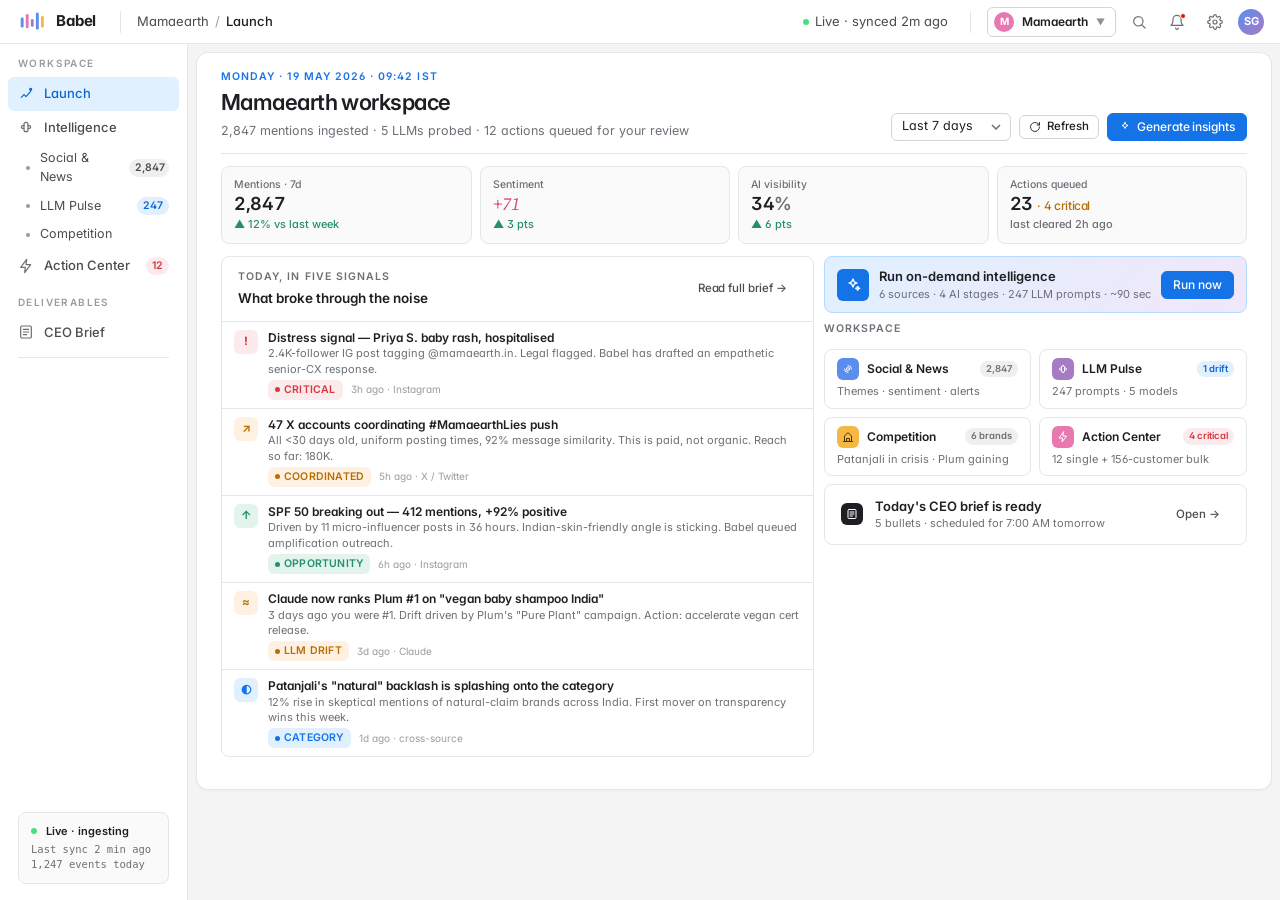
==== docs/index.html @ f16f8e7c "Initial" ====
<!DOCTYPE html>
<html lang="en">
<head>
<meta charset="UTF-8">
<meta name="viewport" content="width=device-width, initial-scale=1.0">
<title>Babel — Mamaearth Workspace</title>
<link rel="stylesheet" href="styles.css">
<style>
  /* Page-specific helpers */
  .home-grid {
    display: grid;
    grid-template-columns: 1.4fr 1fr;
    gap: 10px;
  }

  /* Generate CTA card */
  .gen-card {
    background: linear-gradient(135deg, var(--primary-soft) 0%, #F0E7FA 100%);
    border: 1px solid var(--primary-line);
    border-radius: var(--r-md);
    padding: 10px 12px;
    display: flex;
    align-items: center;
    gap: 10px;
  }
  .gen-card-icon {
    width: 32px; height: 32px;
    border-radius: var(--r-sm);
    background: var(--primary);
    color: white;
    display: flex;
    align-items: center;
    justify-content: center;
    flex-shrink: 0;
  }
  .gen-card-icon svg { width: 16px; height: 16px; }
  .gen-card h3 { font-size: 13px; font-weight: 600; margin-bottom: 1px; color: var(--text); }
  .gen-card p { font-size: 11px; color: var(--text-3); line-height: 1.4; }

  /* Status strip */
  .kpi-strip {
    display: grid;
    grid-template-columns: repeat(4, 1fr);
    gap: 8px;
    margin-bottom: var(--s-3);
  }

  /* Headlines list */
  .hl-list {
    display: flex;
    flex-direction: column;
  }
  .hl-row {
    display: flex;
    gap: 10px;
    padding: 8px 12px;
    border-bottom: 1px solid var(--line);
    cursor: pointer;
    transition: background var(--dur) var(--ease);
    align-items: flex-start;
  }
  .hl-row:hover { background: var(--bg-1); }
  .hl-row:last-child { border-bottom: none; }
  .hl-row-icon {
    width: 24px; height: 24px;
    border-radius: var(--r-sm);
    flex-shrink: 0;
    display: inline-flex;
    align-items: center;
    justify-content: center;
    font-size: 11.5px;
    font-weight: 700;
  }
  .hl-row-icon.danger  { background: var(--danger-soft); color: var(--danger); }
  .hl-row-icon.success { background: var(--success-soft); color: var(--success); }
  .hl-row-icon.info    { background: var(--info-soft);    color: var(--info); }
  .hl-row-icon.warn    { background: var(--warning-soft); color: var(--warning); }
  .hl-row-body { flex: 1; min-width: 0; }
  .hl-row-title {
    font-size: 12px;
    font-weight: 600;
    color: var(--text);
    line-height: 1.3;
    margin-bottom: 1px;
  }
  .hl-row-sub {
    font-size: 11px;
    color: var(--text-3);
    line-height: 1.4;
  }
  .hl-row-meta {
    font-size: 10px;
    color: var(--text-4);
    margin-top: 3px;
    display: flex;
    gap: 8px;
    align-items: center;
  }

  /* Quick-access tiles (2x2 grid) */
  .qa-grid {
    display: grid;
    grid-template-columns: 1fr 1fr;
    gap: 8px;
  }
  .qa-tile {
    background: var(--surface);
    border: 1px solid var(--line);
    border-radius: var(--r-md);
    padding: 8px 12px;
    display: flex;
    flex-direction: column;
    gap: 4px;
    transition: all var(--dur) var(--ease);
  }
  .qa-tile:hover {
    border-color: var(--line-strong);
    box-shadow: var(--shadow-sm);
  }
  .qa-tile-head {
    display: flex;
    align-items: center;
    gap: 8px;
  }
  .qa-icon {
    width: 22px; height: 22px;
    border-radius: var(--r-sm);
    display: inline-flex;
    align-items: center;
    justify-content: center;
    color: white;
    flex-shrink: 0;
  }
  .qa-icon svg { width: 12px; height: 12px; }
  .qa-icon.blue   { background: var(--bar-blue); }
  .qa-icon.pink   { background: var(--bar-pink); }
  .qa-icon.purple { background: var(--bar-purple); }
  .qa-icon.yellow { background: var(--bar-yellow); color: #4A3500; }
  .qa-name { font-size: 12px; font-weight: 600; flex: 1; }
  .qa-pill {
    font-size: 9.5px;
    font-weight: 600;
    padding: 1px 6px;
    border-radius: var(--r-full);
    background: var(--neutral-soft);
    color: var(--text-3);
  }
  .qa-pill.urgent { background: var(--danger-soft); color: var(--danger); }
  .qa-pill.new    { background: var(--primary-soft); color: var(--primary-2); }
  .qa-sub {
    font-size: 11px;
    color: var(--text-3);
    line-height: 1.4;
  }

  @media (max-width: 980px) {
    .home-grid { grid-template-columns: 1fr; }
    .kpi-strip { grid-template-columns: 1fr 1fr; }
    .qa-grid { grid-template-columns: 1fr; }
  }
</style>
</head>
<body>

<div id="main-content"><main class="page">

  <!-- ===== TOOLBAR HEADER ===== -->
  <header class="page-head">
    <div class="page-head-left">
      <div class="eyebrow eyebrow-accent">Monday · 19 May 2026 · 09:42 IST</div>
      <h1 class="h1">Mamaearth workspace</h1>
      <p class="lead">2,847 mentions ingested · 5 LLMs probed · 12 actions queued for your review</p>
    </div>
    <div class="page-head-right">
      <select class="select">
        <option>Last 7 days</option>
        <option>Last 24 hours</option>
        <option>Last 30 days</option>
      </select>
      <button class="btn btn-secondary btn-sm">
        <svg width="13" height="13" viewBox="0 0 24 24" fill="none" stroke="currentColor" stroke-width="1.8" stroke-linecap="round" stroke-linejoin="round"><path d="M21 12a9 9 0 1 1-3-6.7L21 8"/><path d="M21 3v5h-5"/></svg>
        Refresh
      </button>
      <button class="btn btn-primary" onclick="runGenerate()">
        <svg width="13" height="13" viewBox="0 0 24 24" fill="none" stroke="currentColor" stroke-width="2" stroke-linecap="round" stroke-linejoin="round"><path d="M12 3l1.8 4.2L18 9l-4.2 1.8L12 15l-1.8-4.2L6 9l4.2-1.8L12 3z"/></svg>
        Generate insights
      </button>
    </div>
  </header>

  <!-- ===== KPI STRIP ===== -->
  <div class="kpi-strip">
    <div class="stat">
      <div class="stat-label">Mentions · 7d</div>
      <div class="stat-value" id="stat-mentions">2,847</div>
      <div class="stat-delta up">▲ 12% vs last week</div>
    </div>
    <div class="stat">
      <div class="stat-label">Sentiment</div>
      <div class="stat-value"><em>+71</em></div>
      <div class="stat-delta up">▲ 3 pts</div>
    </div>
    <div class="stat">
      <div class="stat-label">AI visibility</div>
      <div class="stat-value">34<span class="muted">%</span></div>
      <div class="stat-delta up">▲ 6 pts</div>
    </div>
    <div class="stat">
      <div class="stat-label">Actions queued</div>
      <div class="stat-value">23 <span class="text-warn" style="font-size: 12px; font-weight: 500;">· 4 critical</span></div>
      <div class="stat-delta flat">last cleared 2h ago</div>
    </div>
  </div>

  <!-- ===== MAIN 2-COL GRID ===== -->
  <div class="home-grid">

    <!-- LEFT: Today's intelligence (headlines list) -->
    <section class="card" style="padding: 0;">
      <div class="card-header" style="padding: var(--s-3) var(--s-4); border-bottom: 1px solid var(--line); margin-bottom: 0;">
        <div>
          <div class="card-eyebrow" style="margin-bottom: 0;">Today, in five signals</div>
          <div class="card-title mt-1">What broke through the noise</div>
        </div>
        <a href="brief.html" class="btn btn-ghost btn-sm">Read full brief →</a>
      </div>

      <div class="hl-list">
        <a href="actions.html" class="hl-row">
          <div class="hl-row-icon danger">!</div>
          <div class="hl-row-body">
            <div class="hl-row-title">Distress signal — Priya S. baby rash, hospitalised</div>
            <div class="hl-row-sub">2.4K-follower IG post tagging @mamaearth.in. Legal flagged. Babel has drafted an empathetic senior-CX response.</div>
            <div class="hl-row-meta"><span class="badge badge-danger badge-dot">Critical</span><span>3h ago · Instagram</span></div>
          </div>
        </a>

        <a href="intelligence-social.html" class="hl-row">
          <div class="hl-row-icon warn">↗</div>
          <div class="hl-row-body">
            <div class="hl-row-title">47 X accounts coordinating #MamaearthLies push</div>
            <div class="hl-row-sub">All &lt;30 days old, uniform posting times, 92% message similarity. This is paid, not organic. Reach so far: 180K.</div>
            <div class="hl-row-meta"><span class="badge badge-warning badge-dot">Coordinated</span><span>5h ago · X / Twitter</span></div>
          </div>
        </a>

        <a href="intelligence-social.html" class="hl-row">
          <div class="hl-row-icon success">↑</div>
          <div class="hl-row-body">
            <div class="hl-row-title">SPF 50 breaking out — 412 mentions, +92% positive</div>
            <div class="hl-row-sub">Driven by 11 micro-influencer posts in 36 hours. Indian-skin-friendly angle is sticking. Babel queued amplification outreach.</div>
            <div class="hl-row-meta"><span class="badge badge-success badge-dot">Opportunity</span><span>6h ago · Instagram</span></div>
          </div>
        </a>

        <a href="intelligence-llm.html" class="hl-row">
          <div class="hl-row-icon warn">≈</div>
          <div class="hl-row-body">
            <div class="hl-row-title">Claude now ranks Plum #1 on "vegan baby shampoo India"</div>
            <div class="hl-row-sub">3 days ago you were #1. Drift driven by Plum's "Pure Plant" campaign. Action: accelerate vegan cert release.</div>
            <div class="hl-row-meta"><span class="badge badge-warning badge-dot">LLM drift</span><span>3d ago · Claude</span></div>
          </div>
        </a>

        <a href="intelligence-competition.html" class="hl-row">
          <div class="hl-row-icon info">◐</div>
          <div class="hl-row-body">
            <div class="hl-row-title">Patanjali's "natural" backlash is splashing onto the category</div>
            <div class="hl-row-sub">12% rise in skeptical mentions of natural-claim brands across India. First mover on transparency wins this week.</div>
            <div class="hl-row-meta"><span class="badge badge-info badge-dot">Category</span><span>1d ago · cross-source</span></div>
          </div>
        </a>
      </div>
    </section>

    <!-- RIGHT: Generate CTA + Quick access -->
    <div class="flex-col gap-4">

      <!-- Generate insights CTA -->
      <div class="gen-card">
        <div class="gen-card-icon">
          <svg viewBox="0 0 24 24" fill="none" stroke="currentColor" stroke-width="2" stroke-linecap="round" stroke-linejoin="round"><path d="M12 3l1.8 4.2L18 9l-4.2 1.8L12 15l-1.8-4.2L6 9l4.2-1.8L12 3z"/><path d="M19 14l.9 2.1L22 17l-2.1.9L19 20l-.9-2.1L16 17l2.1-.9L19 14z"/></svg>
        </div>
        <div style="flex: 1;">
          <h3>Run on-demand intelligence</h3>
          <p>6 sources · 4 AI stages · 247 LLM prompts · ~90 sec</p>
        </div>
        <button class="btn btn-primary" onclick="runGenerate()">Run now</button>
      </div>

      <!-- Quick-access 2x2 -->
      <div>
        <div class="card-eyebrow mb-3">Workspace</div>
        <div class="qa-grid">
          <a href="intelligence-social.html" class="qa-tile">
            <div class="qa-tile-head">
              <span class="qa-icon blue"><svg viewBox="0 0 24 24" fill="none" stroke="currentColor" stroke-width="2" stroke-linecap="round" stroke-linejoin="round"><circle cx="12" cy="12" r="3"/><path d="M19 12a7 7 0 0 0-7-7M5 12a7 7 0 0 0 7 7"/></svg></span>
              <span class="qa-name">Social &amp; News</span>
              <span class="qa-pill">2,847</span>
            </div>
            <div class="qa-sub">Themes · sentiment · alerts</div>
          </a>

          <a href="intelligence-llm.html" class="qa-tile">
            <div class="qa-tile-head">
              <span class="qa-icon purple"><svg viewBox="0 0 24 24" fill="none" stroke="currentColor" stroke-width="2" stroke-linecap="round" stroke-linejoin="round"><path d="M12 5a3 3 0 0 0-3 3v8a3 3 0 0 0 3 3"/><path d="M12 5a3 3 0 0 1 3 3v8a3 3 0 0 1-3 3"/><path d="M9 10H7a2 2 0 0 0 0 4h2"/><path d="M15 10h2a2 2 0 0 1 0 4h-2"/></svg></span>
              <span class="qa-name">LLM Pulse</span>
              <span class="qa-pill new">1 drift</span>
            </div>
            <div class="qa-sub">247 prompts · 5 models</div>
          </a>

          <a href="intelligence-competition.html" class="qa-tile">
            <div class="qa-tile-head">
              <span class="qa-icon yellow"><svg viewBox="0 0 24 24" fill="none" stroke="currentColor" stroke-width="2" stroke-linecap="round" stroke-linejoin="round"><path d="M3 21h18M5 21V10l7-7 7 7v11M9 21v-6h6v6"/></svg></span>
              <span class="qa-name">Competition</span>
              <span class="qa-pill">6 brands</span>
            </div>
            <div class="qa-sub">Patanjali in crisis · Plum gaining</div>
          </a>

          <a href="actions.html" class="qa-tile">
            <div class="qa-tile-head">
              <span class="qa-icon pink"><svg viewBox="0 0 24 24" fill="none" stroke="currentColor" stroke-width="2" stroke-linecap="round" stroke-linejoin="round"><path d="M13 2L4 14h7l-1 8 9-12h-7l1-8z"/></svg></span>
              <span class="qa-name">Action Center</span>
              <span class="qa-pill urgent">4 critical</span>
            </div>
            <div class="qa-sub">12 single + 156-customer bulk</div>
          </a>
        </div>
      </div>

      <!-- Brief preview -->
      <a href="brief.html" class="card card-link" style="padding: var(--s-3) var(--s-4); display: flex; align-items: center; gap: var(--s-3);">
        <span class="qa-icon" style="background: var(--text); color: white;">
          <svg viewBox="0 0 24 24" fill="none" stroke="currentColor" stroke-width="2" stroke-linecap="round" stroke-linejoin="round"><rect x="4" y="3" width="16" height="18" rx="2"/><path d="M8 8h8M8 12h8M8 16h5"/></svg>
        </span>
        <div style="flex: 1;">
          <div style="font-size: 13px; font-weight: 600;">Today's CEO brief is ready</div>
          <div class="qa-sub">5 bullets · scheduled for 7:00 AM tomorrow</div>
        </div>
        <span class="btn-ghost btn btn-sm">Open →</span>
      </a>
    </div>
  </div>

</main></div>

<!-- ===== GENERATE OVERLAY ===== -->
<div class="gen-overlay" id="gen-overlay">
  <div class="gen-stage">
    <div class="audio-bars mb-3" style="height: 32px; justify-content: center;">
      <span></span><span></span><span></span><span></span><span></span>
    </div>
    <h2>Generating intelligence for <em>Mamaearth</em></h2>
    <p class="lead">Crawling every voice. Synthesizing every signal.</p>

    <div class="gen-progress"><div class="gen-progress-bar"></div></div>
    <div class="gen-status muted text-sm" style="margin-bottom: 16px;">Starting…</div>

    <div class="gen-sources">
      <div class="gen-source" data-label="X / Twitter">
        <div class="src-icon src-icon-x">𝕏</div><span>X</span><span class="gen-source-check">✓</span>
      </div>
      <div class="gen-source" data-label="Instagram">
        <div class="src-icon src-icon-ig">IG</div><span>Instagram</span><span class="gen-source-check">✓</span>
      </div>
      <div class="gen-source" data-label="Reddit">
        <div class="src-icon src-icon-reddit">R</div><span>Reddit</span><span class="gen-source-check">✓</span>
      </div>
      <div class="gen-source" data-label="YouTube">
        <div class="src-icon src-icon-yt">▶</div><span>YouTube</span><span class="gen-source-check">✓</span>
      </div>
      <div class="gen-source" data-label="Amazon Reviews">
        <div class="src-icon src-icon-amazon">a</div><span>Amazon</span><span class="gen-source-check">✓</span>
      </div>
      <div class="gen-source" data-label="News &amp; Blogs">
        <div class="src-icon src-icon-news">N</div><span>News</span><span class="gen-source-check">✓</span>
      </div>
    </div>

    <div class="gen-stages">
      <div class="gen-stage-line" data-status="Extracting entities and themes from 1,247 raw mentions…">
        <span class="spinner"></span>
        <span class="gen-stage-check">✓</span>
        <span>Stage 1 · NER + theme clustering · 1,247 mentions</span>
      </div>
      <div class="gen-stage-line" data-status="Scoring sentiment with India-native NLP (sarcasm-aware)…">
        <span class="spinner"></span>
        <span class="gen-stage-check">✓</span>
        <span>Stage 2 · Sentiment scoring · sarcasm-aware</span>
      </div>
      <div class="gen-stage-line" data-status="Probing 5 LLMs with your 247-prompt library…">
        <span class="spinner"></span>
        <span class="gen-stage-check">✓</span>
        <span>Stage 3 · LLM probe · 247 prompts × 5 models</span>
      </div>
      <div class="gen-stage-line" data-status="Drafting actions, scoring brand-voice match, prioritising…">
        <span class="spinner"></span>
        <span class="gen-stage-check">✓</span>
        <span>Stage 4 · Action drafting · brand-voice scoring</span>
      </div>
    </div>
  </div>
</div>

<script src="app.js"></script>
<script>
  renderShell('home');
  window.addEventListener('load', () => {
    const el = document.getElementById('stat-mentions');
    if (el) animateCount(el, 2847, { duration: 900 });
  });
</script>
</body>
</html>
---- docs/styles.css ----
/* ==========================================================================
   BABEL V2.1 — Adobe Experience Cloud aesthetic
   Light workspace · dark left rail · Spectrum-blue primary · dense & clean.
   ========================================================================== */

@import url('https://fonts.googleapis.com/css2?family=Inter:wght@400;500;600;700&family=Source+Serif+4:ital,opsz,wght@0,8..60,400;1,8..60,400&display=swap');

/* ====== 1. TOKENS ======================================================== */
:root {
  /* --- Surfaces (light workspace) --- */
  --bg:            #F4F4F5;
  --bg-1:          #FAFAFA;
  --surface:       #FFFFFF;
  --surface-1:     #FFFFFF;
  --surface-2:     #F7F7F8;
  --overlay:       rgba(20, 20, 24, 0.42);

  /* --- Light chrome (Adobe LLM Optimizer style) --- */
  --chrome:        #FFFFFF;
  --chrome-2:      #FAFAFA;
  --chrome-3:      #F0F0F0;
  --chrome-text:   #1F1F23;
  --chrome-text-2: rgba(31,31,35,0.72);
  --chrome-text-3: rgba(31,31,35,0.50);
  --chrome-line:   rgba(31,31,35,0.08);
  --chrome-line-2: rgba(31,31,35,0.14);

  /* --- Adobe brand accent (used for active-tab underline) --- */
  --adobe-red:     #EB1000;

  /* --- Lines & borders (light) --- */
  --line:          #E6E6E6;
  --line-2:        #D5D5D5;
  --line-strong:   #B5B5B5;

  /* --- Text (light) --- */
  --text:          #1F1F23;
  --text-2:        #4B4B52;
  --text-3:        #6E6E76;
  --text-4:        #9A9AA2;

  /* --- Brand bars (Babel logo — used for data viz only) --- */
  --bar-blue:      #5B8DEF;
  --bar-pink:      #E879B0;
  --bar-purple:    #A77BC4;
  --bar-yellow:    #F5B842;

  /* --- Spectrum-style primary --- */
  --primary:       #1473E6;
  --primary-2:     #0D66D0;
  --primary-3:     #095ABA;
  --primary-soft:  #E0F0FF;
  --primary-line:  #B6DBFF;

  --accent:        #D7457E;       /* deeper pink for ink */
  --accent-soft:   #FCEAF2;

  --success:       #268E6C;
  --success-soft:  #E3F4ED;
  --warning:       #B86E00;
  --warning-soft:  #FFF1E2;
  --danger:        #D7373F;
  --danger-soft:   #FBEBED;
  --info:          #1473E6;
  --info-soft:     #E0F0FF;
  --neutral-soft:  #EFEFEF;

  /* --- Type --- */
  --sans:    'Inter', -apple-system, BlinkMacSystemFont, 'Adobe Clean', 'Segoe UI', sans-serif;
  --serif:   'Source Serif 4', Georgia, serif;
  --mono:    'SF Mono', Menlo, Consolas, 'JetBrains Mono', monospace;

  /* --- Type scale (compact) --- */
  --t-display: 32px;
  --t-h1:      22px;
  --t-h2:      17px;
  --t-h3:      14px;
  --t-body:    12.5px;
  --t-small:   11.5px;
  --t-micro:   10.5px;

  /* --- Radii (Adobe Spectrum style — slightly more rounded) --- */
  --r-sm:  6px;
  --r-md:  8px;
  --r-lg:  12px;
  --r-xl:  16px;
  --r-full: 999px;

  /* --- Spacing (4px base) --- */
  --s-1:  4px;  --s-2:  8px;  --s-3: 12px; --s-4: 16px;
  --s-5: 20px;  --s-6: 24px;  --s-8: 32px; --s-10: 40px;
  --s-12: 48px; --s-16: 64px;

  /* --- Shadow --- */
  --shadow-sm: 0 1px 2px rgba(20,20,24,0.06);
  --shadow-md: 0 2px 8px rgba(20,20,24,0.08);
  --shadow-lg: 0 8px 24px rgba(20,20,24,0.10);

  /* --- Motion --- */
  --ease:     cubic-bezier(0.20, 0.80, 0.20, 1.00);
  --ease-out: cubic-bezier(0.16, 1, 0.30, 1);
  --dur-fast: 120ms;
  --dur:      180ms;
  --dur-slow: 320ms;

  /* --- Layout (compact) --- */
  --nav-h:     44px;
  --sidenav-w: 188px;
  --container-max: 1480px;
}

/* ====== 2. RESET ========================================================= */
*, *::before, *::after { box-sizing: border-box; margin: 0; padding: 0; }
html { -webkit-text-size-adjust: 100%; }
body {
  font-family: var(--sans);
  font-size: var(--t-body);
  line-height: 1.5;
  color: var(--text);
  background: var(--bg);
  -webkit-font-smoothing: antialiased;
  -moz-osx-font-smoothing: grayscale;
  min-height: 100vh;
  font-feature-settings: 'ss01', 'cv11';
}
img, svg { display: block; max-width: 100%; }
button { font: inherit; color: inherit; cursor: pointer; background: none; border: none; }
input, textarea, select { font: inherit; color: inherit; }
a { color: inherit; text-decoration: none; }
::selection { background: var(--primary-soft); color: var(--primary-3); }
::-webkit-scrollbar { width: 10px; height: 10px; }
::-webkit-scrollbar-track { background: transparent; }
::-webkit-scrollbar-thumb { background: #D0D0D0; border-radius: 999px; }
::-webkit-scrollbar-thumb:hover { background: #B0B0B0; }

/* ====== 3. LAYOUT SHELL ================================================= */
.app-shell {
  display: grid;
  grid-template-rows: var(--nav-h) 1fr;
  min-height: 100vh;
}
.app-body {
  display: grid;
  grid-template-columns: var(--sidenav-w) 1fr;
  min-height: calc(100vh - var(--nav-h));
  background: var(--bg);
}
/* Page sits as a rounded white card on the gray workspace bg (Adobe LLM Optimizer style) */
.page {
  margin: var(--s-2);
  padding: var(--s-4) var(--s-6) var(--s-8);
  background: var(--surface);
  border: 1px solid var(--line);
  border-radius: var(--r-lg);
  box-shadow: 0 1px 2px rgba(20,20,24,0.03);
  max-width: calc(var(--container-max) - var(--sidenav-w));
  width: auto;
}
.page-narrow { max-width: 1040px; }

/* ====== 4. TOP NAV (dark chrome) ======================================== */
.topnav {
  height: var(--nav-h);
  display: flex;
  align-items: center;
  justify-content: space-between;
  padding: 0 var(--s-4) 0 var(--s-3);
  background: var(--chrome);
  color: var(--chrome-text);
  border-bottom: 1px solid var(--line);
  position: sticky;
  top: 0;
  z-index: 50;
}
.topnav-left, .topnav-right { display: flex; align-items: center; gap: var(--s-2); }

.brand {
  display: flex;
  align-items: center;
  gap: 10px;
  padding: 4px 8px;
  border-radius: var(--r-sm);
  transition: background var(--dur) var(--ease);
}
.brand:hover { background: var(--bg-1); }
.brand-mark { width: 26px; height: auto; flex-shrink: 0; }
.brand-text {
  font-family: var(--sans);
  font-weight: 700;
  font-size: 15px;
  letter-spacing: -0.01em;
  color: var(--text);
}
.brand-tagline { display: none; }

.topnav-divider { width: 1px; height: 22px; background: var(--line); margin: 0 var(--s-2); }

.topnav-breadcrumb {
  display: flex;
  align-items: center;
  gap: 6px;
  font-size: 13px;
  color: var(--text-2);
}
.topnav-breadcrumb strong { color: var(--text); font-weight: 500; }
.topnav-breadcrumb .sep { color: var(--text-4); }

.client-switcher {
  display: flex;
  align-items: center;
  gap: 8px;
  padding: 4px 10px 4px 6px;
  background: var(--surface);
  border: 1px solid var(--line-2);
  border-radius: var(--r-sm);
  font-size: 12px;
  color: var(--text-2);
  cursor: pointer;
  transition: all var(--dur) var(--ease);
  height: 30px;
}
.client-switcher:hover { background: var(--bg-1); border-color: var(--line-strong); }
.client-avatar {
  width: 20px; height: 20px;
  border-radius: var(--r-full);
  background: var(--bar-pink);
  display: flex; align-items: center; justify-content: center;
  font-size: 10px; font-weight: 700; color: white;
}
.client-switcher strong { color: var(--chrome-text); font-weight: 600; }
.client-switcher-caret { color: var(--chrome-text-3); font-size: 9px; }

.live-dot {
  display: inline-block;
  width: 6px; height: 6px;
  border-radius: var(--r-full);
  background: #4ADE80;
  box-shadow: 0 0 0 0 #4ADE80;
  animation: live-pulse 2s infinite;
}
@keyframes live-pulse {
  0% { box-shadow: 0 0 0 0 rgba(74,222,128,0.5); }
  70% { box-shadow: 0 0 0 6px rgba(74,222,128,0); }
  100% { box-shadow: 0 0 0 0 rgba(74,222,128,0); }
}

.icon-btn {
  width: 30px; height: 30px;
  display: inline-flex; align-items: center; justify-content: center;
  border-radius: var(--r-sm);
  color: var(--text-3);
  position: relative;
  transition: all var(--dur) var(--ease);
}
.icon-btn:hover { background: var(--bg-1); color: var(--text); }
.icon-btn svg { width: 16px; height: 16px; }
.icon-btn-dot {
  position: absolute;
  top: 6px; right: 6px;
  width: 6px; height: 6px;
  border-radius: var(--r-full);
  background: var(--adobe-red);
  border: 1.5px solid var(--chrome);
}

.avatar {
  width: 26px; height: 26px;
  border-radius: var(--r-full);
  background: linear-gradient(135deg, var(--bar-blue), var(--bar-purple));
  display: flex; align-items: center; justify-content: center;
  font-size: 11px; font-weight: 700; color: white;
}

/* ====== 5. SIDE NAV (dark rail) ======================================== */
.sidenav {
  background: var(--chrome);
  color: var(--text);
  border-right: 1px solid var(--line);
  padding: var(--s-3) var(--s-2) var(--s-4);
  position: sticky;
  top: var(--nav-h);
  height: calc(100vh - var(--nav-h));
  overflow-y: auto;
  display: flex;
  flex-direction: column;
}
.sidenav-section {
  font-size: 10px;
  font-weight: 600;
  letter-spacing: 0.14em;
  text-transform: uppercase;
  color: var(--text-4);
  padding: 0 10px;
  margin: var(--s-3) 0 6px;
}
.sidenav-section:first-child { margin-top: 0; }
.sidenav-item {
  display: flex;
  align-items: center;
  gap: 10px;
  padding: 7px 10px;
  font-size: 13px;
  font-weight: 500;
  color: var(--text-2);
  border-radius: var(--r-sm);
  transition: all var(--dur) var(--ease);
  position: relative;
}
.sidenav-item:hover { background: var(--bg-1); color: var(--text); }
.sidenav-item.active {
  background: var(--primary-soft);
  color: var(--primary-2);
}
.sidenav-icon {
  width: 16px; height: 16px;
  color: var(--text-3);
  flex-shrink: 0;
}
.sidenav-item.active .sidenav-icon { color: var(--primary-2); }

/* Parent item with an active child */
.sidenav-item.open { color: var(--text); }
.sidenav-item.open .sidenav-icon { color: var(--primary); }

/* Child items (nested under a parent) */
.sidenav-child {
  padding: 5px 10px 5px 32px;
  font-size: 12.5px;
  font-weight: 400;
}
.sidenav-child.active { font-weight: 500; }
.sidenav-child-bullet {
  position: absolute;
  left: 18px; top: 50%;
  width: 4px; height: 4px;
  border-radius: var(--r-full);
  background: var(--text-4);
  transform: translateY(-50%);
}
.sidenav-child.active .sidenav-child-bullet { background: var(--primary-2); }
.sidenav-count {
  margin-left: auto;
  font-size: 10.5px;
  font-weight: 600;
  padding: 1px 6px;
  border-radius: var(--r-full);
  background: var(--neutral-soft);
  color: var(--text-2);
  min-width: 22px;
  text-align: center;
}
.sidenav-count.urgent { background: var(--danger-soft); color: var(--danger); }
.sidenav-count.new    { background: var(--primary-soft); color: var(--primary-2); }
.sidenav-divider { height: 1px; background: var(--line); margin: var(--s-2) 10px; }

.sidenav-footer {
  margin: auto 10px 0;
  padding: 10px 12px;
  background: var(--bg-1);
  border: 1px solid var(--line);
  border-radius: var(--r-md);
}
.sidenav-footer-title {
  font-size: 11px; font-weight: 600; color: var(--text);
  margin-bottom: 2px;
  display: flex; align-items: center; gap: 6px;
}
.sidenav-footer-meta { font-size: 10.5px; color: var(--text-3); font-family: var(--mono); }

/* ====== 6. TYPOGRAPHY =================================================== */
.eyebrow {
  font-size: 10.5px;
  font-weight: 600;
  letter-spacing: 0.10em;
  text-transform: uppercase;
  color: var(--text-3);
}
.eyebrow-accent { color: var(--primary); }

.h1 { font-family: var(--sans); font-size: var(--t-h1); font-weight: 600; letter-spacing: -0.02em; line-height: 1.2; color: var(--text); }
.h2 { font-family: var(--sans); font-size: var(--t-h2); font-weight: 600; letter-spacing: -0.015em; line-height: 1.25; color: var(--text); }
.h3 { font-family: var(--sans); font-size: var(--t-h3); font-weight: 600; letter-spacing: -0.01em; line-height: 1.3; color: var(--text); }
.display {
  font-family: var(--sans);
  font-size: var(--t-display);
  font-weight: 600;
  letter-spacing: -0.025em;
  line-height: 1.1;
  color: var(--text);
}
.display em, .h1 em {
  font-family: var(--serif);
  font-style: italic;
  font-weight: 400;
  color: var(--accent);
  letter-spacing: -0.005em;
}
.lead {
  font-size: 14px;
  color: var(--text-2);
  line-height: 1.55;
  max-width: 680px;
}
.muted    { color: var(--text-3); }
.muted-2  { color: var(--text-4); }
.mono     { font-family: var(--mono); }
.serif-i  { font-family: var(--serif); font-style: italic; }
.text-sm  { font-size: var(--t-small); }
.text-xs  { font-size: var(--t-micro); }

/* ====== 7. PAGE HEAD (compact toolbar style) ============================ */
.page-head {
  display: flex;
  justify-content: space-between;
  align-items: flex-end;
  gap: var(--s-4);
  margin-bottom: var(--s-3);
  padding-bottom: var(--s-3);
  border-bottom: 1px solid var(--line);
}
.page-head-left { max-width: 820px; display: flex; flex-direction: column; gap: 2px; }
.page-head .eyebrow { margin-bottom: 2px; }
.page-head .h1 { font-size: 22px; font-weight: 600; letter-spacing: -0.025em; }
.page-head .h1 em { font-family: var(--serif); font-style: italic; font-weight: 400; color: var(--accent); }
.page-head .lead { font-size: 12.5px; margin-top: 4px; color: var(--text-3); }
.page-head-right { display: flex; gap: var(--s-2); flex-shrink: 0; align-items: center; }

/* ====== 8. BUTTONS ====================================================== */
.btn {
  display: inline-flex;
  align-items: center;
  justify-content: center;
  gap: 6px;
  height: 28px;
  padding: 0 11px;
  border-radius: var(--r-sm);
  font-size: 12px;
  font-weight: 500;
  letter-spacing: -0.005em;
  white-space: nowrap;
  transition: all var(--dur) var(--ease);
  cursor: pointer;
  user-select: none;
  border: 1px solid transparent;
}
.btn:disabled { opacity: 0.4; cursor: not-allowed; }
.btn-primary {
  background: var(--primary);
  color: white;
  border-color: var(--primary);
}
.btn-primary:hover { background: var(--primary-2); border-color: var(--primary-2); }
.btn-accent {
  background: var(--accent);
  color: white;
  border-color: var(--accent);
}
.btn-accent:hover { background: #C03A6F; border-color: #C03A6F; }
.btn-secondary {
  background: var(--surface);
  color: var(--text);
  border-color: var(--line-2);
}
.btn-secondary:hover { background: var(--surface-2); border-color: var(--line-strong); }
.btn-ghost {
  background: transparent;
  color: var(--text-2);
}
.btn-ghost:hover { background: var(--neutral-soft); color: var(--text); }
.btn-danger {
  background: var(--surface);
  color: var(--danger);
  border-color: var(--line-2);
}
.btn-danger:hover { background: var(--danger-soft); border-color: var(--danger); }
.btn-lg { height: 32px; padding: 0 14px; font-size: 13px; }
.btn-sm { height: 24px; padding: 0 9px; font-size: 11.5px; }
.btn-icon-only { padding: 0; width: 28px; }
.btn-icon-only.btn-sm { width: 24px; }
.btn svg { width: 12px; height: 12px; }

/* ====== 9. CARDS ======================================================== */
.card {
  background: var(--surface);
  border: 1px solid var(--line);
  border-radius: var(--r-md);
  padding: var(--s-3);
}
.card-padded   { padding: var(--s-4); }
.card-tight    { padding: 10px var(--s-3); }
.card-flat     { background: transparent; }
.card-elevated { background: var(--surface); box-shadow: var(--shadow-sm); }
.card-accent {
  background: var(--accent-soft);
  border-color: #F2C4D6;
}
.card-info {
  background: var(--primary-soft);
  border-color: var(--primary-line);
}
.card-danger {
  background: var(--danger-soft);
  border-color: #F2C9CC;
}
.card-header {
  display: flex;
  justify-content: space-between;
  align-items: center;
  margin-bottom: var(--s-3);
}
.card-title { font-size: 13.5px; font-weight: 600; color: var(--text); }
.card-eyebrow {
  font-size: 10.5px;
  font-weight: 600;
  letter-spacing: 0.10em;
  text-transform: uppercase;
  color: var(--text-3);
  margin-bottom: var(--s-2);
}

.card-link {
  display: block;
  transition: all var(--dur) var(--ease);
  cursor: pointer;
}
.card-link:hover {
  border-color: var(--line-strong);
  box-shadow: var(--shadow-sm);
}

/* ====== 10. STAT TILES ================================================== */
.stat {
  background: var(--bg-1);
  border: 1px solid var(--line);
  border-radius: var(--r-md);
  padding: 10px 12px;
  display: flex;
  flex-direction: column;
  gap: 2px;
  min-height: 58px;
}
.stat-label {
  font-size: 10.5px;
  color: var(--text-3);
  font-weight: 500;
  display: flex;
  align-items: center;
  gap: 6px;
}
.stat-value {
  font-size: 18px;
  font-weight: 600;
  letter-spacing: -0.02em;
  line-height: 1.1;
  color: var(--text);
  font-variant-numeric: tabular-nums;
}
.stat-value em {
  font-family: var(--serif);
  font-style: italic;
  font-weight: 400;
  color: var(--accent);
}
.stat-delta {
  font-size: 11px;
  font-weight: 500;
  display: inline-flex;
  align-items: center;
  gap: 4px;
}
.stat-delta.up   { color: var(--success); }
.stat-delta.down { color: var(--danger); }
.stat-delta.flat { color: var(--text-3); }

/* ====== 11. BADGES / CHIPS ============================================== */
.badge {
  display: inline-flex;
  align-items: center;
  gap: 4px;
  font-size: 10.5px;
  font-weight: 600;
  letter-spacing: 0.02em;
  padding: 2px 7px;
  border-radius: var(--r-sm);
  text-transform: uppercase;
  white-space: nowrap;
}
.badge-soft    { background: var(--neutral-soft); color: var(--text-2); }
.badge-success { background: var(--success-soft); color: var(--success); }
.badge-warning { background: var(--warning-soft); color: var(--warning); }
.badge-danger  { background: var(--danger-soft);  color: var(--danger); }
.badge-info    { background: var(--info-soft);    color: var(--info); }
.badge-accent  { background: var(--accent-soft);  color: var(--accent); }
.badge-dot::before {
  content: '';
  width: 5px; height: 5px;
  border-radius: var(--r-full);
  background: currentColor;
}

.chip {
  display: inline-flex;
  align-items: center;
  gap: 6px;
  padding: 4px 10px;
  font-size: 12px;
  font-weight: 500;
  background: var(--surface);
  border: 1px solid var(--line);
  border-radius: var(--r-full);
  color: var(--text-2);
  cursor: pointer;
  transition: all var(--dur) var(--ease);
  height: 26px;
}
.chip:hover { border-color: var(--line-strong); color: var(--text); }
.chip.active {
  background: var(--primary-soft);
  border-color: var(--primary);
  color: var(--primary-2);
}

/* ====== 12. TABS ======================================================== */
.tabs {
  display: flex;
  gap: 2px;
  padding: 3px;
  background: var(--neutral-soft);
  border: 1px solid var(--line);
  border-radius: var(--r-sm);
  width: fit-content;
  margin-bottom: var(--s-4);
}
.tab {
  padding: 6px 12px;
  font-size: 12.5px;
  font-weight: 500;
  color: var(--text-3);
  border-radius: var(--r-sm);
  transition: all var(--dur) var(--ease);
  display: inline-flex;
  align-items: center;
  gap: 6px;
}
.tab:hover { color: var(--text); }
.tab.active {
  background: var(--surface);
  color: var(--text);
  box-shadow: var(--shadow-sm);
}
.tab-count {
  font-size: 10px;
  font-weight: 600;
  padding: 1px 6px;
  border-radius: var(--r-full);
  background: var(--neutral-soft);
  color: var(--text-3);
}
.tab.active .tab-count { background: var(--primary-soft); color: var(--primary-2); }

.tab-panel { display: none; }
.tab-panel.active { display: block; animation: panel-in 220ms var(--ease-out); }
@keyframes panel-in {
  from { opacity: 0; transform: translateY(4px); }
  to   { opacity: 1; transform: translateY(0); }
}

.tabs-lg {
  display: flex;
  gap: 0;
  border-bottom: 1px solid var(--line);
  background: transparent;
  border-radius: 0;
  padding: 0;
  margin-bottom: var(--s-4);
  width: 100%;
}
.tabs-lg .tab {
  padding: 8px 14px;
  border-radius: 0;
  border-bottom: 2.5px solid transparent;
  margin-bottom: -1px;
  font-size: 12.5px;
  background: transparent;
  font-weight: 500;
  color: var(--text-3);
}
.tabs-lg .tab:hover { background: transparent; color: var(--text); }
.tabs-lg .tab.active {
  background: transparent;
  border-bottom-color: var(--adobe-red);
  color: var(--text);
  font-weight: 600;
  box-shadow: none;
}

/* ====== 13. TOOLBAR ===================================================== */
.toolbar {
  display: flex;
  align-items: center;
  gap: var(--s-2);
  padding: var(--s-2) var(--s-3);
  background: var(--surface);
  border: 1px solid var(--line);
  border-radius: var(--r-sm);
  margin-bottom: var(--s-3);
  flex-wrap: wrap;
}
.toolbar-label { font-size: 11px; color: var(--text-3); font-weight: 600; letter-spacing: 0.06em; text-transform: uppercase; }
.toolbar-divider { width: 1px; height: 18px; background: var(--line); }
.toolbar-spacer { flex: 1; }

.input {
  height: 28px;
  padding: 0 10px;
  background: var(--surface);
  border: 1px solid var(--line-2);
  border-radius: var(--r-sm);
  color: var(--text);
  font-size: 12.5px;
  width: 200px;
  transition: all var(--dur) var(--ease);
}
.input:focus { outline: none; border-color: var(--primary); box-shadow: 0 0 0 2px var(--primary-soft); }
.input::placeholder { color: var(--text-4); }
.input-with-icon { position: relative; display: inline-flex; align-items: center; }
.input-with-icon .input { padding-left: 28px; }
.input-with-icon svg { position: absolute; left: 9px; width: 13px; height: 13px; color: var(--text-3); }

.select {
  height: 28px;
  padding: 0 24px 0 10px;
  background: var(--surface) url("data:image/svg+xml,%3Csvg xmlns='http://www.w3.org/2000/svg' width='10' height='6' viewBox='0 0 10 6' fill='none'%3E%3Cpath d='M1 1L5 5L9 1' stroke='%236E6E76' stroke-width='1.5'/%3E%3C/svg%3E") right 9px center no-repeat;
  border: 1px solid var(--line-2);
  border-radius: var(--r-sm);
  color: var(--text);
  font-size: 12.5px;
  appearance: none;
  cursor: pointer;
}
.select:focus { outline: none; border-color: var(--primary); }

textarea.input { width: 100%; min-height: 80px; padding: 8px 10px; resize: vertical; line-height: 1.5; }
.field-label { display: block; font-size: 11.5px; color: var(--text-3); font-weight: 500; margin-bottom: 4px; }

/* ====== 14. TABLE ======================================================= */
.table {
  width: 100%;
  border-collapse: collapse;
  font-size: 12.5px;
}
.table th, .table td {
  padding: 8px 12px;
  text-align: left;
  border-bottom: 1px solid var(--line);
  vertical-align: middle;
}
.table th {
  font-size: 10.5px;
  font-weight: 600;
  letter-spacing: 0.08em;
  text-transform: uppercase;
  color: var(--text-3);
  background: var(--bg-1);
  position: sticky;
  top: 0;
}
.table tbody tr { transition: background var(--dur) var(--ease); }
.table tbody tr:hover { background: var(--bg-1); }
.table-row-accent { background: var(--accent-soft); }

/* ====== 15. METER ======================================================= */
.meter {
  display: flex;
  height: 6px;
  border-radius: var(--r-full);
  overflow: hidden;
  background: var(--neutral-soft);
}
.meter-seg { height: 100%; }
.meter-pos { background: var(--success); }
.meter-neu { background: #B5B5BC; }
.meter-neg { background: var(--danger); }
.meter-lg { height: 8px; }
.meter-xl {
  height: 20px;
  border-radius: var(--r-sm);
}
.meter-xl .meter-seg {
  display: flex; align-items: center; justify-content: center;
  font-size: 10px; font-weight: 600; color: white;
}

/* ====== 16. SOURCE / CHANNEL ICONS ====================================== */
.src {
  display: inline-flex;
  align-items: center;
  gap: 6px;
  font-size: 12px;
  color: var(--text-2);
}
.src-icon {
  width: 18px; height: 18px;
  border-radius: var(--r-sm);
  display: inline-flex;
  align-items: center; justify-content: center;
  font-size: 9px;
  font-weight: 700;
  color: white;
  flex-shrink: 0;
}
.src-icon-x        { background: #000; }
.src-icon-ig       { background: linear-gradient(135deg, #f9ce34, #ee2a7b, #6228d7); }
.src-icon-reddit   { background: #FF4500; }
.src-icon-yt       { background: #FF0000; }
.src-icon-news     { background: #1473E6; }
.src-icon-amazon   { background: #FF9900; color: #232f3e; }
.src-icon-tiktok   { background: linear-gradient(135deg, #25F4EE 30%, #FE2C55 70%); }
.src-icon-gpt      { background: #10A37F; }
.src-icon-claude   { background: #D97706; }
.src-icon-gemini   { background: linear-gradient(135deg, #4285F4, #9b72cb); }
.src-icon-perplex  { background: #20B8CD; }
.src-icon-grok     { background: #1F1F23; }

/* ====== 17. MENTION CARD ================================================ */
.mention {
  background: var(--surface);
  border: 1px solid var(--line);
  border-left: 3px solid var(--line-strong);
  border-radius: var(--r-md);
  padding: var(--s-3);
  font-size: 12.5px;
  line-height: 1.5;
  transition: all var(--dur) var(--ease);
}
.mention:hover { border-color: var(--line-strong); }
.mention + .mention { margin-top: 6px; }
.mention-pos    { border-left-color: var(--success); }
.mention-neg    { border-left-color: var(--danger); }
.mention-crit   { border-left-color: var(--danger); background: var(--danger-soft); }
.mention-attack { border-left-color: var(--accent); background: var(--accent-soft); }
.mention-meta {
  display: flex;
  justify-content: space-between;
  align-items: center;
  font-size: 11px;
  color: var(--text-3);
  margin-bottom: 6px;
  gap: var(--s-3);
}
.mention-handle {
  color: var(--text);
  font-weight: 500;
  display: inline-flex;
  align-items: center;
  gap: 6px;
}
.mention-body { color: var(--text); font-size: 13px; }
.mention-foot {
  display: flex;
  justify-content: space-between;
  align-items: center;
  margin-top: 8px;
  font-size: 11px;
  color: var(--text-3);
}

/* ====== 18. AUDIO-BAR LOGO PIECE ======================================== */
.audio-bars {
  display: inline-flex;
  align-items: flex-end;
  gap: 2px;
  height: 18px;
}
.audio-bars span {
  display: block;
  width: 3px;
  background: var(--bar-blue);
  border-radius: 2px;
  animation: bar-bounce 1.4s ease-in-out infinite;
}
.audio-bars span:nth-child(1) { height: 60%; background: var(--bar-blue);   animation-delay: 0.00s; }
.audio-bars span:nth-child(2) { height: 90%; background: var(--bar-pink);   animation-delay: 0.12s; }
.audio-bars span:nth-child(3) { height: 50%; background: var(--bar-purple); animation-delay: 0.24s; }
.audio-bars span:nth-child(4) { height: 80%; background: var(--bar-blue);   animation-delay: 0.36s; }
.audio-bars span:nth-child(5) { height: 70%; background: var(--bar-yellow); animation-delay: 0.48s; }
@keyframes bar-bounce {
  0%, 100% { transform: scaleY(1); }
  50%      { transform: scaleY(0.5); transform-origin: bottom; }
}
.audio-bars.static span { animation: none; }

/* ====== 19. MODAL / SCRIM =============================================== */
.scrim {
  position: fixed; inset: 0;
  background: var(--overlay);
  backdrop-filter: blur(2px);
  z-index: 200;
  display: none;
  align-items: center;
  justify-content: center;
}
.scrim.open { display: flex; animation: fade-in var(--dur-slow) var(--ease); }
@keyframes fade-in { from { opacity: 0; } to { opacity: 1; } }
.modal {
  background: var(--surface);
  border-radius: var(--r-lg);
  max-width: 640px;
  width: calc(100% - 40px);
  max-height: calc(100vh - 60px);
  overflow: hidden;
  box-shadow: var(--shadow-lg);
  display: flex; flex-direction: column;
}
.modal-head { padding: var(--s-4) var(--s-5); border-bottom: 1px solid var(--line); display: flex; align-items: center; justify-content: space-between; }
.modal-body { padding: var(--s-5); overflow-y: auto; }
.modal-foot { padding: var(--s-3) var(--s-5); border-top: 1px solid var(--line); display: flex; gap: var(--s-2); justify-content: flex-end; background: var(--bg-1); }

/* ====== 20. TOAST ======================================================= */
.toast-stack {
  position: fixed;
  bottom: 20px; right: 20px;
  z-index: 300;
  display: flex;
  flex-direction: column;
  gap: 8px;
  pointer-events: none;
}
.toast {
  pointer-events: auto;
  background: var(--surface);
  border: 1px solid var(--line-2);
  border-left: 3px solid var(--success);
  border-radius: var(--r-md);
  padding: 10px 14px 10px 12px;
  font-size: 12.5px;
  color: var(--text);
  display: flex;
  align-items: center;
  gap: 10px;
  box-shadow: var(--shadow-md);
  min-width: 280px;
  max-width: 440px;
  animation: toast-in 220ms var(--ease-out);
}
.toast-success { border-left-color: var(--success); }
.toast-info    { border-left-color: var(--primary); }
.toast-warn    { border-left-color: var(--warning); }
.toast-error   { border-left-color: var(--danger); }
.toast-icon {
  width: 18px; height: 18px;
  flex-shrink: 0;
  display: inline-flex;
  align-items: center; justify-content: center;
  border-radius: var(--r-full);
  background: var(--success-soft);
  color: var(--success);
  font-size: 11px;
  font-weight: 700;
}
.toast-meta { font-size: 10.5px; color: var(--text-3); margin-top: 2px; }
@keyframes toast-in {
  from { opacity: 0; transform: translateY(8px); }
  to   { opacity: 1; transform: translateY(0); }
}

/* ====== 21. UTILITY GRID ================================================ */
.grid     { display: grid; gap: 10px; }
.grid-2   { grid-template-columns: repeat(2, minmax(0, 1fr)); }
.grid-3   { grid-template-columns: repeat(3, minmax(0, 1fr)); }
.grid-4   { grid-template-columns: repeat(4, minmax(0, 1fr)); }
.grid-5   { grid-template-columns: repeat(5, minmax(0, 1fr)); }
.gap-2 { gap: var(--s-2); } .gap-3 { gap: var(--s-3); } .gap-4 { gap: var(--s-4); } .gap-5 { gap: var(--s-5); } .gap-6 { gap: var(--s-6); }

.flex          { display: flex; gap: var(--s-2); align-items: center; }
.flex-col      { display: flex; flex-direction: column; gap: var(--s-2); }
.flex-between  { display: flex; justify-content: space-between; align-items: center; gap: var(--s-3); }
.flex-end      { display: flex; justify-content: flex-end; gap: var(--s-2); }
.flex-wrap     { flex-wrap: wrap; }
.flex-1        { flex: 1; min-width: 0; }

.mt-1{margin-top:4px}.mt-2{margin-top:8px}.mt-3{margin-top:12px}.mt-4{margin-top:16px}.mt-5{margin-top:20px}.mt-6{margin-top:24px}.mt-8{margin-top:32px}
.mb-1{margin-bottom:4px}.mb-2{margin-bottom:8px}.mb-3{margin-bottom:12px}.mb-4{margin-bottom:16px}.mb-5{margin-bottom:20px}.mb-6{margin-bottom:24px}.mb-8{margin-bottom:32px}

.divider { height: 1px; background: var(--line); margin: var(--s-4) 0; }

.text-pos { color: var(--success); }
.text-neg { color: var(--danger); }
.text-warn { color: var(--warning); }
.text-info { color: var(--primary); }
.text-accent { color: var(--accent); }

/* ====== 22. CHARTS ====================================================== */
.spark { width: 100%; height: 32px; display: block; }
.spark-fill { fill: rgba(20,115,230,0.10); }
.spark-line { fill: none; stroke: var(--primary); stroke-width: 1.5; }
.spark-line.pink   { stroke: var(--bar-pink); }
.spark-line.green  { stroke: var(--success); }
.spark-line.purple { stroke: var(--bar-purple); }

.bars-h { display: flex; flex-direction: column; gap: 8px; }
.bars-h-row { display: grid; grid-template-columns: 140px 1fr 48px; gap: 10px; align-items: center; font-size: 12px; }
.bars-h-label { color: var(--text-2); }
.bars-h-track { height: 6px; background: var(--neutral-soft); border-radius: var(--r-full); overflow: hidden; }
.bars-h-fill  { height: 100%; background: var(--primary); border-radius: var(--r-full); }
.bars-h-fill.pink   { background: var(--bar-pink); }
.bars-h-fill.purple { background: var(--bar-purple); }
.bars-h-fill.yellow { background: var(--bar-yellow); }
.bars-h-fill.danger { background: var(--danger); }
.bars-h-value { font-family: var(--mono); font-size: 11px; color: var(--text-3); text-align: right; }

/* ====== 23. KEY-VALUE ================================================== */
.kv { display: grid; grid-template-columns: max-content 1fr; gap: 6px 12px; font-size: 12.5px; }
.kv dt { color: var(--text-3); font-size: 11.5px; }
.kv dd { color: var(--text); }

/* ====== 24. PROMPT LIST ================================================= */
.prompt-row {
  display: grid;
  grid-template-columns: 1fr 100px 90px 90px 80px;
  gap: var(--s-3);
  align-items: center;
  padding: 8px var(--s-3);
  border-radius: var(--r-sm);
  font-size: 12.5px;
}
.prompt-row + .prompt-row { border-top: 1px solid var(--line); }
.prompt-row:hover { background: var(--bg-1); }
.prompt-q { color: var(--text); font-weight: 500; }
.prompt-q .quote { color: var(--text-3); margin-right: 2px; }
.prompt-models { display: flex; gap: 3px; }
.prompt-models .src-icon { width: 16px; height: 16px; font-size: 8px; }
.prompt-rank { font-family: var(--mono); font-size: 11.5px; color: var(--text-2); }
.prompt-rank em { font-style: normal; color: var(--accent); font-weight: 600; }

/* ====== 25. STEPPER ===================================================== */
.stepper {
  display: flex;
  align-items: center;
  padding: var(--s-3);
  background: var(--surface);
  border: 1px solid var(--line);
  border-radius: var(--r-md);
  margin-bottom: var(--s-3);
}
.step {
  display: flex;
  align-items: center;
  gap: 8px;
  font-size: 12.5px;
  color: var(--text-3);
  flex-shrink: 0;
}
.step-num {
  width: 22px; height: 22px;
  border-radius: var(--r-full);
  background: var(--neutral-soft);
  display: inline-flex; align-items: center; justify-content: center;
  font-size: 11px; font-weight: 600;
  color: var(--text-3);
}
.step.active { color: var(--text); }
.step.active .step-num { background: var(--primary); color: white; }
.step.done { color: var(--text-2); }
.step.done .step-num { background: var(--success); color: white; }
.step-connector {
  flex: 1;
  height: 1px;
  background: var(--line);
  margin: 0 12px;
}

/* ====== 26. AI DRAFT BUBBLE ============================================ */
.ai-draft {
  background: var(--primary-soft);
  border: 1px solid var(--primary-line);
  border-radius: var(--r-md);
  padding: var(--s-3) var(--s-4);
  font-size: 13px;
  line-height: 1.55;
  color: var(--text);
}
.ai-draft:focus { outline: none; border-color: var(--primary); box-shadow: 0 0 0 2px var(--primary-soft); }
.ai-draft[contenteditable="true"] { cursor: text; }
.ai-tag-row { display: flex; gap: 6px; flex-wrap: wrap; margin: 10px 0; }

.ai-stamp {
  display: inline-flex;
  align-items: center;
  gap: 6px;
  font-size: 10px;
  font-weight: 700;
  letter-spacing: 0.08em;
  text-transform: uppercase;
  color: var(--primary);
}
.ai-stamp::before {
  content: '';
  width: 5px; height: 5px;
  background: var(--primary);
  border-radius: var(--r-full);
}

/* ====== 27. INSIGHT QUOTE BLOCK ======================================== */
.quote {
  padding: var(--s-4) var(--s-5);
  border-left: 3px solid var(--accent);
  background: var(--accent-soft);
  border-radius: 0 var(--r-md) var(--r-md) 0;
  font-family: var(--serif);
  font-size: 17px;
  font-style: italic;
  line-height: 1.45;
  color: var(--text);
}
.quote-attrib {
  display: block;
  margin-top: 10px;
  font-family: var(--sans);
  font-style: normal;
  font-size: 11px;
  letter-spacing: 0.06em;
  text-transform: uppercase;
  color: var(--text-3);
  font-weight: 600;
}

/* ====== 28. LLM CARD ==================================================== */
.llm-card {
  background: var(--surface);
  border: 1px solid var(--line);
  border-radius: var(--r-md);
  padding: var(--s-3) var(--s-4);
  display: flex;
  flex-direction: column;
  gap: 6px;
  position: relative;
}
.llm-card::before {
  content: '';
  position: absolute;
  top: 0; left: 0; right: 0;
  height: 2px;
  background: var(--llm-color, var(--primary));
  border-radius: var(--r-md) var(--r-md) 0 0;
}
.llm-card-head {
  display: flex;
  align-items: center;
  gap: 8px;
}
.llm-card-name { font-size: 13px; font-weight: 600; }
.llm-card-row {
  display: flex;
  justify-content: space-between;
  padding: 4px 0;
  border-top: 1px solid var(--line);
  font-size: 11.5px;
}
.llm-card-row-label { color: var(--text-3); }
.llm-card-row-val   { color: var(--text); font-weight: 500; }
.llm-pill {
  display: inline-flex;
  align-items: center;
  gap: 4px;
  font-size: 10.5px;
  font-weight: 600;
  padding: 2px 6px;
  border-radius: var(--r-full);
  background: var(--neutral-soft);
}
.llm-pill.up   { background: var(--success-soft); color: var(--success); }
.llm-pill.down { background: var(--danger-soft);  color: var(--danger); }

/* ====== 29. QUADRANT MAP =============================================== */
.quad-map {
  position: relative;
  aspect-ratio: 1;
  background:
    linear-gradient(to right, transparent 49.5%, var(--line) 49.5%, var(--line) 50.5%, transparent 50.5%),
    linear-gradient(to bottom, transparent 49.5%, var(--line) 49.5%, var(--line) 50.5%, transparent 50.5%),
    var(--bg-1);
  border: 1px solid var(--line);
  border-radius: var(--r-md);
}
.quad-axis-x { position: absolute; left: 0; right: 0; bottom: -20px; display: flex; justify-content: space-between; font-size: 10px; color: var(--text-3); }
.quad-axis-y { position: absolute; left: -30px; top: 0; bottom: 0; display: flex; flex-direction: column; justify-content: space-between; font-size: 10px; color: var(--text-3); writing-mode: vertical-rl; transform: rotate(180deg); }
.quad-dot {
  position: absolute;
  transform: translate(-50%, 50%);
  display: flex;
  align-items: center;
  gap: 5px;
}
.quad-dot-circle {
  width: 12px; height: 12px;
  border-radius: var(--r-full);
  background: var(--primary);
  border: 2px solid var(--surface);
  box-shadow: 0 0 0 1px var(--line-2);
}
.quad-dot-label { font-size: 11px; color: var(--text-2); font-weight: 500; }
.quad-dot.us .quad-dot-circle { background: var(--accent); width: 16px; height: 16px; }
.quad-dot.us .quad-dot-label   { color: var(--text); font-weight: 600; }

/* ====== 30. GENERATE OVERLAY ============================================ */
.gen-overlay {
  position: fixed; inset: 0;
  background: var(--bg);
  z-index: 400;
  display: none;
  flex-direction: column;
  justify-content: center;
  align-items: center;
  padding: var(--s-8);
}
.gen-overlay.open { display: flex; }
.gen-stage {
  position: relative;
  text-align: center;
  max-width: 720px;
  width: 100%;
}
.gen-stage h2 { font-size: 26px; font-weight: 600; margin-bottom: 6px; letter-spacing: -0.02em; color: var(--text); }
.gen-stage h2 em { font-family: var(--serif); font-style: italic; color: var(--accent); font-weight: 400; }
.gen-stage .lead { margin: 0 auto var(--s-4); }

.gen-progress {
  width: 100%;
  height: 4px;
  background: var(--neutral-soft);
  border-radius: var(--r-full);
  overflow: hidden;
  margin: var(--s-4) 0;
}
.gen-progress-bar {
  height: 100%;
  width: 0%;
  background: linear-gradient(90deg, var(--bar-blue), var(--bar-pink), var(--bar-purple), var(--bar-yellow));
  background-size: 200% 100%;
  transition: width var(--dur-slow) var(--ease);
  animation: gradient-flow 3s linear infinite;
}
@keyframes gradient-flow { to { background-position: 200% 0; } }

.gen-sources {
  display: grid;
  grid-template-columns: repeat(6, 1fr);
  gap: var(--s-2);
  width: 100%;
  margin: var(--s-4) 0;
}
.gen-source {
  background: var(--surface);
  border: 1px solid var(--line);
  border-radius: var(--r-sm);
  padding: var(--s-3) var(--s-2);
  display: flex;
  flex-direction: column;
  align-items: center;
  gap: 6px;
  font-size: 11px;
  color: var(--text-3);
  position: relative;
  transition: all 320ms var(--ease);
  opacity: 0.5;
}
.gen-source.connecting {
  border-color: var(--primary);
  opacity: 1;
}
.gen-source.connected {
  border-color: var(--success);
  background: var(--success-soft);
  opacity: 1;
  color: var(--text);
}
.gen-source .src-icon { width: 26px; height: 26px; border-radius: var(--r-sm); font-size: 11px; }
.gen-source-check {
  position: absolute;
  top: 4px; right: 4px;
  width: 14px; height: 14px;
  border-radius: var(--r-full);
  background: var(--success);
  color: white;
  display: none;
  align-items: center; justify-content: center;
  font-size: 9px; font-weight: 700;
}
.gen-source.connected .gen-source-check { display: flex; }

.gen-stages {
  display: flex;
  flex-direction: column;
  gap: 4px;
  margin: var(--s-4) 0;
  text-align: left;
}
.gen-stage-line {
  display: flex;
  align-items: center;
  gap: 10px;
  padding: 10px 12px;
  background: var(--surface);
  border: 1px solid var(--line);
  border-radius: var(--r-sm);
  font-size: 12.5px;
  color: var(--text-3);
  opacity: 0.55;
  transition: all 280ms var(--ease);
}
.gen-stage-line.active {
  color: var(--text);
  border-color: var(--primary);
  background: var(--primary-soft);
  opacity: 1;
}
.gen-stage-line.done {
  color: var(--text-2);
  opacity: 1;
}
.gen-stage-line .spinner {
  width: 12px; height: 12px;
  border: 2px solid var(--line-2);
  border-top-color: var(--primary);
  border-radius: 50%;
  animation: spin 700ms linear infinite;
  display: none;
}
.gen-stage-line.active .spinner { display: block; }
.gen-stage-line.done .spinner { display: none; }
.gen-stage-check {
  width: 16px; height: 16px;
  border-radius: var(--r-full);
  background: var(--success);
  color: white;
  display: none;
  align-items: center; justify-content: center;
  font-size: 9px; font-weight: 700;
}
.gen-stage-line.done .gen-stage-check { display: flex; }
@keyframes spin { to { transform: rotate(360deg); } }

/* ====== 31. RESPONSIVE ================================================== */
@media (max-width: 1080px) {
  .grid-4 { grid-template-columns: repeat(2, minmax(0, 1fr)); }
  .grid-5 { grid-template-columns: repeat(3, minmax(0, 1fr)); }
}
@media (max-width: 840px) {
  :root { --sidenav-w: 0; }
  .app-body { grid-template-columns: 1fr; }
  .sidenav { display: none; }
  .page { padding: var(--s-3) var(--s-3) var(--s-8); }
  .display { font-size: 26px; }
  .h1 { font-size: 18px; }
  .grid-2, .grid-3, .grid-4, .grid-5 { grid-template-columns: 1fr; }
  .gen-sources { grid-template-columns: repeat(3, 1fr); }
  .page-head { flex-direction: column; align-items: flex-start; }
  .topnav-breadcrumb, .client-switcher { display: none; }
}
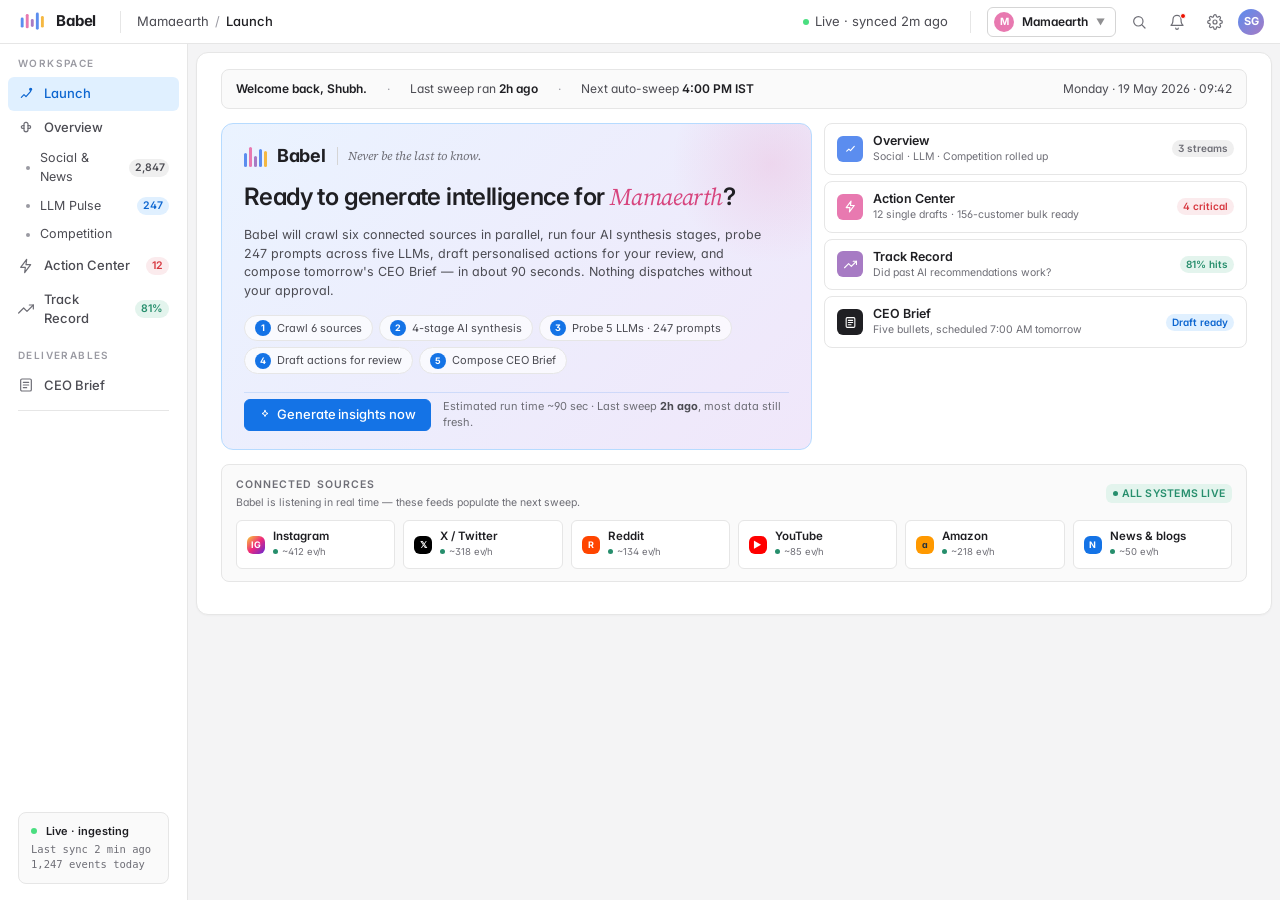
==== commit 2556f5f9: "Initial" ====
--- a/docs/index.html
+++ b/docs/index.html
@@ -6,124 +6,156 @@
 <title>Babel — Mamaearth Workspace</title>
 <link rel="stylesheet" href="styles.css">
 <style>
-  /* Page-specific helpers */
+  /* ===== Welcome strip ===== */
+  .welcome-strip {
+    display: flex;
+    align-items: center;
+    gap: 16px;
+    padding: 10px 14px;
+    background: var(--bg-1);
+    border: 1px solid var(--line);
+    border-radius: var(--r-md);
+    margin-bottom: 14px;
+    font-size: 12px;
+    color: var(--text-2);
+  }
+  .welcome-strip .sep { color: var(--text-4); margin: 0 4px; }
+  .welcome-strip strong { color: var(--text); font-weight: 600; }
+  .welcome-strip .spacer { flex: 1; }
+
+  /* ===== Hero command card ===== */
   .home-grid {
     display: grid;
     grid-template-columns: 1.4fr 1fr;
+    gap: 12px;
+    margin-bottom: 14px;
+  }
+
+  .gen-hero {
+    background: linear-gradient(135deg, #EAF3FF 0%, #F0E7FA 100%);
+    border: 1px solid var(--primary-line);
+    border-radius: var(--r-lg);
+    padding: 18px 22px;
+    display: flex;
+    flex-direction: column;
+    gap: 14px;
+    position: relative;
+    overflow: hidden;
+  }
+  .gen-hero::before {
+    content: '';
+    position: absolute;
+    top: -60px; right: -60px;
+    width: 200px; height: 200px;
+    background: radial-gradient(circle, rgba(232,121,176,0.18), transparent 70%);
+    pointer-events: none;
+  }
+  .gen-hero-mark {
+    display: flex;
+    align-items: center;
     gap: 10px;
-  }
-
-  /* Generate CTA card */
-  .gen-card {
-    background: linear-gradient(135deg, var(--primary-soft) 0%, #F0E7FA 100%);
-    border: 1px solid var(--primary-line);
-    border-radius: var(--r-md);
-    padding: 10px 12px;
-    display: flex;
-    align-items: center;
-    gap: 10px;
-  }
-  .gen-card-icon {
-    width: 32px; height: 32px;
-    border-radius: var(--r-sm);
+    position: relative;
+  }
+  .gen-hero-mark .audio-bars { height: 22px; }
+  .gen-hero-mark-name {
+    font-weight: 700;
+    font-size: 18px;
+    letter-spacing: -0.02em;
+    color: var(--text);
+  }
+  .gen-hero-mark-tag {
+    font-family: var(--serif);
+    font-style: italic;
+    font-size: 12px;
+    color: var(--text-3);
+    padding-left: 10px;
+    border-left: 1px solid var(--line-2);
+    margin-left: 2px;
+  }
+  .gen-hero h1 {
+    font-size: 24px;
+    font-weight: 600;
+    letter-spacing: -0.025em;
+    line-height: 1.2;
+    color: var(--text);
+    position: relative;
+  }
+  .gen-hero h1 em {
+    font-family: var(--serif);
+    font-style: italic;
+    font-weight: 400;
+    color: var(--accent);
+  }
+  .gen-hero p {
+    font-size: 12.5px;
+    color: var(--text-2);
+    line-height: 1.5;
+    max-width: 520px;
+    position: relative;
+  }
+  .gen-hero-steps {
+    display: flex;
+    gap: 6px;
+    flex-wrap: wrap;
+    position: relative;
+  }
+  .gen-step-pill {
+    display: inline-flex;
+    align-items: center;
+    gap: 6px;
+    padding: 4px 10px;
+    background: rgba(255,255,255,0.7);
+    border: 1px solid var(--line);
+    border-radius: var(--r-full);
+    font-size: 11px;
+    color: var(--text-2);
+  }
+  .gen-step-pill .num {
+    width: 16px; height: 16px;
+    border-radius: var(--r-full);
     background: var(--primary);
     color: white;
-    display: flex;
-    align-items: center;
-    justify-content: center;
-    flex-shrink: 0;
-  }
-  .gen-card-icon svg { width: 16px; height: 16px; }
-  .gen-card h3 { font-size: 13px; font-weight: 600; margin-bottom: 1px; color: var(--text); }
-  .gen-card p { font-size: 11px; color: var(--text-3); line-height: 1.4; }
-
-  /* Status strip */
-  .kpi-strip {
-    display: grid;
-    grid-template-columns: repeat(4, 1fr);
-    gap: 8px;
-    margin-bottom: var(--s-3);
-  }
-
-  /* Headlines list */
-  .hl-list {
-    display: flex;
-    flex-direction: column;
-  }
-  .hl-row {
-    display: flex;
-    gap: 10px;
-    padding: 8px 12px;
-    border-bottom: 1px solid var(--line);
-    cursor: pointer;
-    transition: background var(--dur) var(--ease);
-    align-items: flex-start;
-  }
-  .hl-row:hover { background: var(--bg-1); }
-  .hl-row:last-child { border-bottom: none; }
-  .hl-row-icon {
-    width: 24px; height: 24px;
-    border-radius: var(--r-sm);
-    flex-shrink: 0;
-    display: inline-flex;
-    align-items: center;
-    justify-content: center;
-    font-size: 11.5px;
-    font-weight: 700;
-  }
-  .hl-row-icon.danger  { background: var(--danger-soft); color: var(--danger); }
-  .hl-row-icon.success { background: var(--success-soft); color: var(--success); }
-  .hl-row-icon.info    { background: var(--info-soft);    color: var(--info); }
-  .hl-row-icon.warn    { background: var(--warning-soft); color: var(--warning); }
-  .hl-row-body { flex: 1; min-width: 0; }
-  .hl-row-title {
-    font-size: 12px;
-    font-weight: 600;
-    color: var(--text);
-    line-height: 1.3;
-    margin-bottom: 1px;
-  }
-  .hl-row-sub {
+    display: inline-flex; align-items: center; justify-content: center;
+    font-size: 9px; font-weight: 700;
+  }
+  .gen-hero-cta {
+    display: flex;
+    align-items: center;
+    gap: 12px;
+    padding-top: 6px;
+    border-top: 1px solid rgba(20,115,230,0.15);
+    margin-top: 4px;
+    position: relative;
+  }
+  .gen-hero-cta .meta {
+    flex: 1;
     font-size: 11px;
     color: var(--text-3);
     line-height: 1.4;
   }
-  .hl-row-meta {
-    font-size: 10px;
-    color: var(--text-4);
-    margin-top: 3px;
-    display: flex;
-    gap: 8px;
-    align-items: center;
-  }
-
-  /* Quick-access tiles (2x2 grid) */
-  .qa-grid {
-    display: grid;
-    grid-template-columns: 1fr 1fr;
-    gap: 8px;
-  }
-  .qa-tile {
+
+  /* ===== Right column — Quick links ===== */
+  .quick-links {
+    display: flex;
+    flex-direction: column;
+    gap: 6px;
+  }
+  .quick-link {
     background: var(--surface);
     border: 1px solid var(--line);
     border-radius: var(--r-md);
-    padding: 8px 12px;
-    display: flex;
-    flex-direction: column;
-    gap: 4px;
+    padding: 9px 12px;
+    display: flex;
+    align-items: center;
+    gap: 10px;
     transition: all var(--dur) var(--ease);
   }
-  .qa-tile:hover {
+  .quick-link:hover {
     border-color: var(--line-strong);
-    box-shadow: var(--shadow-sm);
-  }
-  .qa-tile-head {
-    display: flex;
-    align-items: center;
-    gap: 8px;
-  }
-  .qa-icon {
-    width: 22px; height: 22px;
+    background: var(--bg-1);
+  }
+  .ql-icon {
+    width: 26px; height: 26px;
     border-radius: var(--r-sm);
     display: inline-flex;
     align-items: center;
@@ -131,32 +163,78 @@
     color: white;
     flex-shrink: 0;
   }
-  .qa-icon svg { width: 12px; height: 12px; }
-  .qa-icon.blue   { background: var(--bar-blue); }
-  .qa-icon.pink   { background: var(--bar-pink); }
-  .qa-icon.purple { background: var(--bar-purple); }
-  .qa-icon.yellow { background: var(--bar-yellow); color: #4A3500; }
-  .qa-name { font-size: 12px; font-weight: 600; flex: 1; }
-  .qa-pill {
-    font-size: 9.5px;
+  .ql-icon svg { width: 13px; height: 13px; }
+  .ql-icon.blue { background: var(--bar-blue); }
+  .ql-icon.pink { background: var(--bar-pink); }
+  .ql-icon.purple { background: var(--bar-purple); }
+  .ql-icon.dark { background: var(--text); }
+  .ql-icon.yellow { background: var(--bar-yellow); color: #4A3500; }
+  .ql-body { flex: 1; min-width: 0; }
+  .ql-name { font-size: 12.5px; font-weight: 600; line-height: 1.2; }
+  .ql-meta {
+    font-size: 10.5px;
+    color: var(--text-3);
+    margin-top: 1px;
+  }
+  .ql-pill {
+    font-size: 10px;
     font-weight: 600;
     padding: 1px 6px;
     border-radius: var(--r-full);
     background: var(--neutral-soft);
     color: var(--text-3);
-  }
-  .qa-pill.urgent { background: var(--danger-soft); color: var(--danger); }
-  .qa-pill.new    { background: var(--primary-soft); color: var(--primary-2); }
-  .qa-sub {
-    font-size: 11px;
+    flex-shrink: 0;
+  }
+  .ql-pill.urgent { background: var(--danger-soft); color: var(--danger); }
+  .ql-pill.new    { background: var(--primary-soft); color: var(--primary-2); }
+  .ql-pill.success { background: var(--success-soft); color: var(--success); }
+
+  /* ===== Connected sources strip ===== */
+  .sources-block {
+    background: var(--bg-1);
+    border: 1px solid var(--line);
+    border-radius: var(--r-md);
+    padding: 12px 14px;
+  }
+  .sources-block-head {
+    display: flex;
+    justify-content: space-between;
+    align-items: center;
+    margin-bottom: 10px;
+  }
+  .sources-grid {
+    display: grid;
+    grid-template-columns: repeat(6, 1fr);
+    gap: 8px;
+  }
+  .src-tile {
+    background: var(--surface);
+    border: 1px solid var(--line);
+    border-radius: var(--r-sm);
+    padding: 9px 10px;
+    display: flex;
+    align-items: center;
+    gap: 8px;
+  }
+  .src-tile-icon { flex-shrink: 0; }
+  .src-tile-body { flex: 1; min-width: 0; }
+  .src-tile-name { font-size: 11.5px; font-weight: 600; line-height: 1.15; }
+  .src-tile-meta {
+    font-size: 9.5px;
     color: var(--text-3);
-    line-height: 1.4;
+    margin-top: 1px;
+    display: flex; align-items: center; gap: 4px;
+  }
+  .src-tile-dot {
+    width: 5px; height: 5px;
+    border-radius: var(--r-full);
+    background: var(--success);
+    flex-shrink: 0;
   }
 
   @media (max-width: 980px) {
     .home-grid { grid-template-columns: 1fr; }
-    .kpi-strip { grid-template-columns: 1fr 1fr; }
-    .qa-grid { grid-template-columns: 1fr; }
+    .sources-grid { grid-template-columns: repeat(3, 1fr); }
   }
 </style>
 </head>
@@ -164,189 +242,158 @@
 
 <div id="main-content"><main class="page">
 
-  <!-- ===== TOOLBAR HEADER ===== -->
-  <header class="page-head">
-    <div class="page-head-left">
-      <div class="eyebrow eyebrow-accent">Monday · 19 May 2026 · 09:42 IST</div>
-      <h1 class="h1">Mamaearth workspace</h1>
-      <p class="lead">2,847 mentions ingested · 5 LLMs probed · 12 actions queued for your review</p>
-    </div>
-    <div class="page-head-right">
-      <select class="select">
-        <option>Last 7 days</option>
-        <option>Last 24 hours</option>
-        <option>Last 30 days</option>
-      </select>
-      <button class="btn btn-secondary btn-sm">
-        <svg width="13" height="13" viewBox="0 0 24 24" fill="none" stroke="currentColor" stroke-width="1.8" stroke-linecap="round" stroke-linejoin="round"><path d="M21 12a9 9 0 1 1-3-6.7L21 8"/><path d="M21 3v5h-5"/></svg>
-        Refresh
-      </button>
-      <button class="btn btn-primary" onclick="runGenerate()">
-        <svg width="13" height="13" viewBox="0 0 24 24" fill="none" stroke="currentColor" stroke-width="2" stroke-linecap="round" stroke-linejoin="round"><path d="M12 3l1.8 4.2L18 9l-4.2 1.8L12 15l-1.8-4.2L6 9l4.2-1.8L12 3z"/></svg>
-        Generate insights
-      </button>
-    </div>
-  </header>
-
-  <!-- ===== KPI STRIP ===== -->
-  <div class="kpi-strip">
-    <div class="stat">
-      <div class="stat-label">Mentions · 7d</div>
-      <div class="stat-value" id="stat-mentions">2,847</div>
-      <div class="stat-delta up">▲ 12% vs last week</div>
-    </div>
-    <div class="stat">
-      <div class="stat-label">Sentiment</div>
-      <div class="stat-value"><em>+71</em></div>
-      <div class="stat-delta up">▲ 3 pts</div>
-    </div>
-    <div class="stat">
-      <div class="stat-label">AI visibility</div>
-      <div class="stat-value">34<span class="muted">%</span></div>
-      <div class="stat-delta up">▲ 6 pts</div>
-    </div>
-    <div class="stat">
-      <div class="stat-label">Actions queued</div>
-      <div class="stat-value">23 <span class="text-warn" style="font-size: 12px; font-weight: 500;">· 4 critical</span></div>
-      <div class="stat-delta flat">last cleared 2h ago</div>
-    </div>
+  <!-- ===== WELCOME STRIP ===== -->
+  <div class="welcome-strip">
+    <span><strong>Welcome back, Shubh.</strong></span>
+    <span class="sep">·</span>
+    <span>Last sweep ran <strong>2h ago</strong></span>
+    <span class="sep">·</span>
+    <span>Next auto-sweep <strong>4:00 PM IST</strong></span>
+    <span class="spacer"></span>
+    <span>Monday · 19 May 2026 · 09:42</span>
   </div>
 
-  <!-- ===== MAIN 2-COL GRID ===== -->
+  <!-- ===== HERO (Generate) + Quick links ===== -->
   <div class="home-grid">
 
-    <!-- LEFT: Today's intelligence (headlines list) -->
-    <section class="card" style="padding: 0;">
-      <div class="card-header" style="padding: var(--s-3) var(--s-4); border-bottom: 1px solid var(--line); margin-bottom: 0;">
-        <div>
-          <div class="card-eyebrow" style="margin-bottom: 0;">Today, in five signals</div>
-          <div class="card-title mt-1">What broke through the noise</div>
-        </div>
-        <a href="brief.html" class="btn btn-ghost btn-sm">Read full brief →</a>
-      </div>
-
-      <div class="hl-list">
-        <a href="actions.html" class="hl-row">
-          <div class="hl-row-icon danger">!</div>
-          <div class="hl-row-body">
-            <div class="hl-row-title">Distress signal — Priya S. baby rash, hospitalised</div>
-            <div class="hl-row-sub">2.4K-follower IG post tagging @mamaearth.in. Legal flagged. Babel has drafted an empathetic senior-CX response.</div>
-            <div class="hl-row-meta"><span class="badge badge-danger badge-dot">Critical</span><span>3h ago · Instagram</span></div>
-          </div>
-        </a>
-
-        <a href="intelligence-social.html" class="hl-row">
-          <div class="hl-row-icon warn">↗</div>
-          <div class="hl-row-body">
-            <div class="hl-row-title">47 X accounts coordinating #MamaearthLies push</div>
-            <div class="hl-row-sub">All &lt;30 days old, uniform posting times, 92% message similarity. This is paid, not organic. Reach so far: 180K.</div>
-            <div class="hl-row-meta"><span class="badge badge-warning badge-dot">Coordinated</span><span>5h ago · X / Twitter</span></div>
-          </div>
-        </a>
-
-        <a href="intelligence-social.html" class="hl-row">
-          <div class="hl-row-icon success">↑</div>
-          <div class="hl-row-body">
-            <div class="hl-row-title">SPF 50 breaking out — 412 mentions, +92% positive</div>
-            <div class="hl-row-sub">Driven by 11 micro-influencer posts in 36 hours. Indian-skin-friendly angle is sticking. Babel queued amplification outreach.</div>
-            <div class="hl-row-meta"><span class="badge badge-success badge-dot">Opportunity</span><span>6h ago · Instagram</span></div>
-          </div>
-        </a>
-
-        <a href="intelligence-llm.html" class="hl-row">
-          <div class="hl-row-icon warn">≈</div>
-          <div class="hl-row-body">
-            <div class="hl-row-title">Claude now ranks Plum #1 on "vegan baby shampoo India"</div>
-            <div class="hl-row-sub">3 days ago you were #1. Drift driven by Plum's "Pure Plant" campaign. Action: accelerate vegan cert release.</div>
-            <div class="hl-row-meta"><span class="badge badge-warning badge-dot">LLM drift</span><span>3d ago · Claude</span></div>
-          </div>
-        </a>
-
-        <a href="intelligence-competition.html" class="hl-row">
-          <div class="hl-row-icon info">◐</div>
-          <div class="hl-row-body">
-            <div class="hl-row-title">Patanjali's "natural" backlash is splashing onto the category</div>
-            <div class="hl-row-sub">12% rise in skeptical mentions of natural-claim brands across India. First mover on transparency wins this week.</div>
-            <div class="hl-row-meta"><span class="badge badge-info badge-dot">Category</span><span>1d ago · cross-source</span></div>
-          </div>
-        </a>
+    <!-- Generate hero -->
+    <section class="gen-hero">
+      <div class="gen-hero-mark">
+        <span class="audio-bars"><span></span><span></span><span></span><span></span><span></span></span>
+        <span class="gen-hero-mark-name">Babel</span>
+        <span class="gen-hero-mark-tag">Never be the last to know.</span>
+      </div>
+
+      <h1>Ready to generate intelligence for <em>Mamaearth</em>?</h1>
+
+      <p>Babel will crawl six connected sources in parallel, run four AI synthesis stages, probe 247 prompts across five LLMs, draft personalised actions for your review, and compose tomorrow's CEO Brief — in about 90 seconds. Nothing dispatches without your approval.</p>
+
+      <div class="gen-hero-steps">
+        <span class="gen-step-pill"><span class="num">1</span> Crawl 6 sources</span>
+        <span class="gen-step-pill"><span class="num">2</span> 4-stage AI synthesis</span>
+        <span class="gen-step-pill"><span class="num">3</span> Probe 5 LLMs · 247 prompts</span>
+        <span class="gen-step-pill"><span class="num">4</span> Draft actions for review</span>
+        <span class="gen-step-pill"><span class="num">5</span> Compose CEO Brief</span>
+      </div>
+
+      <div class="gen-hero-cta">
+        <button class="btn btn-primary btn-lg" onclick="runGenerate()">
+          <svg width="14" height="14" viewBox="0 0 24 24" fill="none" stroke="currentColor" stroke-width="2" stroke-linecap="round" stroke-linejoin="round"><path d="M12 3l1.8 4.2L18 9l-4.2 1.8L12 15l-1.8-4.2L6 9l4.2-1.8L12 3z"/></svg>
+          Generate insights now
+        </button>
+        <div class="meta">
+          Estimated run time ~90 sec · Last sweep <strong style="color: var(--text-2);">2h ago</strong>, most data still fresh.
+        </div>
       </div>
     </section>
 
-    <!-- RIGHT: Generate CTA + Quick access -->
-    <div class="flex-col gap-4">
-
-      <!-- Generate insights CTA -->
-      <div class="gen-card">
-        <div class="gen-card-icon">
-          <svg viewBox="0 0 24 24" fill="none" stroke="currentColor" stroke-width="2" stroke-linecap="round" stroke-linejoin="round"><path d="M12 3l1.8 4.2L18 9l-4.2 1.8L12 15l-1.8-4.2L6 9l4.2-1.8L12 3z"/><path d="M19 14l.9 2.1L22 17l-2.1.9L19 20l-.9-2.1L16 17l2.1-.9L19 14z"/></svg>
-        </div>
-        <div style="flex: 1;">
-          <h3>Run on-demand intelligence</h3>
-          <p>6 sources · 4 AI stages · 247 LLM prompts · ~90 sec</p>
-        </div>
-        <button class="btn btn-primary" onclick="runGenerate()">Run now</button>
-      </div>
-
-      <!-- Quick-access 2x2 -->
-      <div>
-        <div class="card-eyebrow mb-3">Workspace</div>
-        <div class="qa-grid">
-          <a href="intelligence-social.html" class="qa-tile">
-            <div class="qa-tile-head">
-              <span class="qa-icon blue"><svg viewBox="0 0 24 24" fill="none" stroke="currentColor" stroke-width="2" stroke-linecap="round" stroke-linejoin="round"><circle cx="12" cy="12" r="3"/><path d="M19 12a7 7 0 0 0-7-7M5 12a7 7 0 0 0 7 7"/></svg></span>
-              <span class="qa-name">Social &amp; News</span>
-              <span class="qa-pill">2,847</span>
-            </div>
-            <div class="qa-sub">Themes · sentiment · alerts</div>
-          </a>
-
-          <a href="intelligence-llm.html" class="qa-tile">
-            <div class="qa-tile-head">
-              <span class="qa-icon purple"><svg viewBox="0 0 24 24" fill="none" stroke="currentColor" stroke-width="2" stroke-linecap="round" stroke-linejoin="round"><path d="M12 5a3 3 0 0 0-3 3v8a3 3 0 0 0 3 3"/><path d="M12 5a3 3 0 0 1 3 3v8a3 3 0 0 1-3 3"/><path d="M9 10H7a2 2 0 0 0 0 4h2"/><path d="M15 10h2a2 2 0 0 1 0 4h-2"/></svg></span>
-              <span class="qa-name">LLM Pulse</span>
-              <span class="qa-pill new">1 drift</span>
-            </div>
-            <div class="qa-sub">247 prompts · 5 models</div>
-          </a>
-
-          <a href="intelligence-competition.html" class="qa-tile">
-            <div class="qa-tile-head">
-              <span class="qa-icon yellow"><svg viewBox="0 0 24 24" fill="none" stroke="currentColor" stroke-width="2" stroke-linecap="round" stroke-linejoin="round"><path d="M3 21h18M5 21V10l7-7 7 7v11M9 21v-6h6v6"/></svg></span>
-              <span class="qa-name">Competition</span>
-              <span class="qa-pill">6 brands</span>
-            </div>
-            <div class="qa-sub">Patanjali in crisis · Plum gaining</div>
-          </a>
-
-          <a href="actions.html" class="qa-tile">
-            <div class="qa-tile-head">
-              <span class="qa-icon pink"><svg viewBox="0 0 24 24" fill="none" stroke="currentColor" stroke-width="2" stroke-linecap="round" stroke-linejoin="round"><path d="M13 2L4 14h7l-1 8 9-12h-7l1-8z"/></svg></span>
-              <span class="qa-name">Action Center</span>
-              <span class="qa-pill urgent">4 critical</span>
-            </div>
-            <div class="qa-sub">12 single + 156-customer bulk</div>
-          </a>
-        </div>
-      </div>
-
-      <!-- Brief preview -->
-      <a href="brief.html" class="card card-link" style="padding: var(--s-3) var(--s-4); display: flex; align-items: center; gap: var(--s-3);">
-        <span class="qa-icon" style="background: var(--text); color: white;">
+    <!-- Quick links -->
+    <aside class="quick-links">
+      <a href="intelligence.html" class="quick-link">
+        <span class="ql-icon blue">
+          <svg viewBox="0 0 24 24" fill="none" stroke="currentColor" stroke-width="2" stroke-linecap="round" stroke-linejoin="round"><path d="M5 17l4-4 3 3 7-8"/></svg>
+        </span>
+        <div class="ql-body">
+          <div class="ql-name">Overview</div>
+          <div class="ql-meta">Social · LLM · Competition rolled up</div>
+        </div>
+        <span class="ql-pill">3 streams</span>
+      </a>
+
+      <a href="actions.html" class="quick-link">
+        <span class="ql-icon pink">
+          <svg viewBox="0 0 24 24" fill="none" stroke="currentColor" stroke-width="2" stroke-linecap="round" stroke-linejoin="round"><path d="M13 2L4 14h7l-1 8 9-12h-7l1-8z"/></svg>
+        </span>
+        <div class="ql-body">
+          <div class="ql-name">Action Center</div>
+          <div class="ql-meta">12 single drafts · 156-customer bulk ready</div>
+        </div>
+        <span class="ql-pill urgent">4 critical</span>
+      </a>
+
+      <a href="track-record.html" class="quick-link">
+        <span class="ql-icon purple">
+          <svg viewBox="0 0 24 24" fill="none" stroke="currentColor" stroke-width="2" stroke-linecap="round" stroke-linejoin="round"><path d="M23 6l-9.5 9.5-5-5L1 18"/><path d="M17 6h6v6"/></svg>
+        </span>
+        <div class="ql-body">
+          <div class="ql-name">Track Record</div>
+          <div class="ql-meta">Did past AI recommendations work?</div>
+        </div>
+        <span class="ql-pill success">81% hits</span>
+      </a>
+
+      <a href="brief.html" class="quick-link">
+        <span class="ql-icon dark">
           <svg viewBox="0 0 24 24" fill="none" stroke="currentColor" stroke-width="2" stroke-linecap="round" stroke-linejoin="round"><rect x="4" y="3" width="16" height="18" rx="2"/><path d="M8 8h8M8 12h8M8 16h5"/></svg>
         </span>
-        <div style="flex: 1;">
-          <div style="font-size: 13px; font-weight: 600;">Today's CEO brief is ready</div>
-          <div class="qa-sub">5 bullets · scheduled for 7:00 AM tomorrow</div>
-        </div>
-        <span class="btn-ghost btn btn-sm">Open →</span>
+        <div class="ql-body">
+          <div class="ql-name">CEO Brief</div>
+          <div class="ql-meta">Five bullets, scheduled 7:00 AM tomorrow</div>
+        </div>
+        <span class="ql-pill new">Draft ready</span>
       </a>
+    </aside>
+  </div>
+
+  <!-- ===== CONNECTED SOURCES ===== -->
+  <section class="sources-block">
+    <div class="sources-block-head">
+      <div>
+        <div class="card-eyebrow" style="margin-bottom: 0;">Connected sources</div>
+        <div class="text-xs muted" style="margin-top: 2px;">Babel is listening in real time — these feeds populate the next sweep.</div>
+      </div>
+      <span class="badge badge-success badge-dot">All systems live</span>
     </div>
-  </div>
+
+    <div class="sources-grid">
+      <div class="src-tile">
+        <span class="src-icon src-icon-ig src-tile-icon">IG</span>
+        <div class="src-tile-body">
+          <div class="src-tile-name">Instagram</div>
+          <div class="src-tile-meta"><span class="src-tile-dot"></span>~412 ev/h</div>
+        </div>
+      </div>
+      <div class="src-tile">
+        <span class="src-icon src-icon-x src-tile-icon">𝕏</span>
+        <div class="src-tile-body">
+          <div class="src-tile-name">X / Twitter</div>
+          <div class="src-tile-meta"><span class="src-tile-dot"></span>~318 ev/h</div>
+        </div>
+      </div>
+      <div class="src-tile">
+        <span class="src-icon src-icon-reddit src-tile-icon">R</span>
+        <div class="src-tile-body">
+          <div class="src-tile-name">Reddit</div>
+          <div class="src-tile-meta"><span class="src-tile-dot"></span>~134 ev/h</div>
+        </div>
+      </div>
+      <div class="src-tile">
+        <span class="src-icon src-icon-yt src-tile-icon">▶</span>
+        <div class="src-tile-body">
+          <div class="src-tile-name">YouTube</div>
+          <div class="src-tile-meta"><span class="src-tile-dot"></span>~85 ev/h</div>
+        </div>
+      </div>
+      <div class="src-tile">
+        <span class="src-icon src-icon-amazon src-tile-icon">a</span>
+        <div class="src-tile-body">
+          <div class="src-tile-name">Amazon</div>
+          <div class="src-tile-meta"><span class="src-tile-dot"></span>~218 ev/h</div>
+        </div>
+      </div>
+      <div class="src-tile">
+        <span class="src-icon src-icon-news src-tile-icon">N</span>
+        <div class="src-tile-body">
+          <div class="src-tile-name">News &amp; blogs</div>
+          <div class="src-tile-meta"><span class="src-tile-dot"></span>~50 ev/h</div>
+        </div>
+      </div>
+    </div>
+  </section>
 
 </main></div>
 
-<!-- ===== GENERATE OVERLAY ===== -->
+<!-- ===== GENERATE OVERLAY (unchanged) ===== -->
 <div class="gen-overlay" id="gen-overlay">
   <div class="gen-stage">
     <div class="audio-bars mb-3" style="height: 32px; justify-content: center;">
@@ -405,12 +452,6 @@
 </div>
 
 <script src="app.js"></script>
-<script>
-  renderShell('home');
-  window.addEventListener('load', () => {
-    const el = document.getElementById('stat-mentions');
-    if (el) animateCount(el, 2847, { duration: 900 });
-  });
-</script>
+<script>renderShell('home');</script>
 </body>
 </html>
--- a/docs/styles.css
+++ b/docs/styles.css
@@ -349,8 +349,9 @@
   min-width: 22px;
   text-align: center;
 }
-.sidenav-count.urgent { background: var(--danger-soft); color: var(--danger); }
-.sidenav-count.new    { background: var(--primary-soft); color: var(--primary-2); }
+.sidenav-count.urgent  { background: var(--danger-soft);  color: var(--danger); }
+.sidenav-count.new     { background: var(--primary-soft); color: var(--primary-2); }
+.sidenav-count.success { background: var(--success-soft); color: var(--success); }
 .sidenav-divider { height: 1px; background: var(--line); margin: var(--s-2) 10px; }
 
 .sidenav-footer {
@@ -420,7 +421,7 @@
 }
 .page-head-left { max-width: 820px; display: flex; flex-direction: column; gap: 2px; }
 .page-head .eyebrow { margin-bottom: 2px; }
-.page-head .h1 { font-size: 22px; font-weight: 600; letter-spacing: -0.025em; }
+.page-head .h1 { font-size: 24px; font-weight: 600; letter-spacing: -0.025em; }
 .page-head .h1 em { font-family: var(--serif); font-style: italic; font-weight: 400; color: var(--accent); }
 .page-head .lead { font-size: 12.5px; margin-top: 4px; color: var(--text-3); }
 .page-head-right { display: flex; gap: var(--s-2); flex-shrink: 0; align-items: center; }
@@ -1130,10 +1131,10 @@
   background: var(--surface);
   border: 1px solid var(--line);
   border-radius: var(--r-md);
-  padding: var(--s-3) var(--s-4);
+  padding: 14px 16px;
   display: flex;
   flex-direction: column;
-  gap: 6px;
+  gap: 8px;
   position: relative;
 }
 .llm-card::before {
@@ -1341,7 +1342,197 @@
 .gen-stage-line.done .gen-stage-check { display: flex; }
 @keyframes spin { to { transform: rotate(360deg); } }
 
-/* ====== 31. RESPONSIVE ================================================== */
+/* ====== 32. AI AUTO-INSIGHT BANNER (Adobe-style intelligent alert) ===== */
+.ai-banner {
+  background: linear-gradient(90deg, #F3F0FF 0%, #EAF3FF 60%, #F0F6FA 100%);
+  border: 1px solid #DCD0F9;
+  border-radius: var(--r-md);
+  padding: 12px 16px;
+  display: flex;
+  align-items: flex-start;
+  gap: 12px;
+  margin-bottom: 14px;
+  position: relative;
+  overflow: hidden;
+}
+.ai-banner-icon {
+  width: 28px; height: 28px;
+  border-radius: var(--r-sm);
+  background: linear-gradient(135deg, var(--bar-purple), var(--bar-blue));
+  color: white;
+  display: inline-flex;
+  align-items: center;
+  justify-content: center;
+  flex-shrink: 0;
+  font-size: 14px;
+}
+.ai-banner-body { flex: 1; min-width: 0; }
+.ai-banner-label {
+  font-size: 10px;
+  font-weight: 700;
+  letter-spacing: 0.10em;
+  text-transform: uppercase;
+  color: var(--bar-purple);
+  display: flex;
+  align-items: center;
+  gap: 8px;
+  margin-bottom: 3px;
+}
+.ai-banner-label .sep { color: var(--text-4); font-weight: 400; }
+.ai-banner-label .freshness { color: var(--text-3); font-weight: 500; letter-spacing: 0; text-transform: none; font-size: 10.5px; }
+.ai-banner-text { font-size: 13px; color: var(--text); line-height: 1.55; }
+.ai-banner-text strong { font-weight: 600; }
+.ai-banner-cta { flex-shrink: 0; padding-top: 3px; }
+
+/* ====== 33. PANEL — modular section with consistent header ============ */
+.panel {
+  background: var(--surface);
+  border: 1px solid var(--line);
+  border-radius: var(--r-md);
+  padding: 14px 16px;
+  margin-bottom: 12px;
+}
+.panel-tight { padding: 10px 14px; }
+.panel-head {
+  display: flex;
+  align-items: center;
+  justify-content: space-between;
+  gap: 12px;
+  margin-bottom: 10px;
+  padding-bottom: 10px;
+  border-bottom: 1px solid var(--line);
+}
+.panel-head-naked { border-bottom: none; padding-bottom: 0; }
+.panel-title {
+  font-size: 13px;
+  font-weight: 600;
+  color: var(--text);
+  letter-spacing: -0.005em;
+  display: flex;
+  align-items: center;
+  gap: 8px;
+}
+.panel-sub {
+  font-size: 11px;
+  color: var(--text-3);
+  margin-top: 1px;
+  letter-spacing: 0.02em;
+}
+.panel-actions {
+  display: flex;
+  gap: 6px;
+  align-items: center;
+}
+.panel-freshness {
+  font-size: 10.5px;
+  color: var(--text-4);
+  font-family: var(--mono);
+}
+
+/* ====== 34. HERO CHART (anchor visualization) ========================= */
+.hero-chart {
+  background: var(--surface);
+  border: 1px solid var(--line);
+  border-radius: var(--r-md);
+  padding: 14px 16px 12px;
+  margin-bottom: 14px;
+}
+.hero-chart-head {
+  display: flex;
+  justify-content: space-between;
+  align-items: flex-start;
+  gap: 12px;
+  margin-bottom: 10px;
+}
+.hero-chart-svg {
+  width: 100%;
+  display: block;
+}
+.hero-chart-legend {
+  display: flex;
+  gap: 16px;
+  margin-top: 8px;
+  flex-wrap: wrap;
+  font-size: 11px;
+  color: var(--text-3);
+}
+.hero-chart-legend .item { display: inline-flex; align-items: center; gap: 6px; }
+.hero-chart-legend .dot { width: 9px; height: 9px; border-radius: 2px; }
+
+/* Chart annotation pins */
+.chart-annotation {
+  position: absolute;
+  font-size: 10px;
+  color: var(--text-3);
+  background: var(--surface);
+  border: 1px solid var(--line-2);
+  border-radius: var(--r-sm);
+  padding: 1px 5px;
+}
+
+/* ====== 35. AI INSIGHTS ROW (anomaly / pattern detection cards) ====== */
+.ai-insights-row {
+  display: grid;
+  grid-template-columns: repeat(3, 1fr);
+  gap: 10px;
+  margin: 14px 0;
+}
+.ai-insight {
+  background: linear-gradient(180deg, #FAF7FF 0%, var(--surface) 100%);
+  border: 1px solid #E8DEF8;
+  border-left: 3px solid var(--bar-purple);
+  border-radius: var(--r-sm);
+  padding: 10px 12px;
+  display: flex;
+  flex-direction: column;
+  gap: 4px;
+}
+.ai-insight-label {
+  font-size: 9.5px;
+  font-weight: 700;
+  letter-spacing: 0.10em;
+  text-transform: uppercase;
+  color: var(--bar-purple);
+  display: inline-flex;
+  align-items: center;
+  gap: 5px;
+}
+.ai-insight-text {
+  font-size: 12px;
+  color: var(--text-2);
+  line-height: 1.5;
+}
+.ai-insight-text strong { color: var(--text); font-weight: 600; }
+
+/* Variants for insight types */
+.ai-insight.correlation { border-left-color: var(--bar-blue); background: linear-gradient(180deg, #F0F6FF 0%, var(--surface) 100%); border-color: #C8DEF9; }
+.ai-insight.correlation .ai-insight-label { color: var(--bar-blue); }
+.ai-insight.pattern     { border-left-color: var(--bar-purple); }
+.ai-insight.risk        { border-left-color: var(--warning); background: linear-gradient(180deg, #FFF8EE 0%, var(--surface) 100%); border-color: #F2D9B5; }
+.ai-insight.risk .ai-insight-label { color: var(--warning); }
+.ai-insight.opportunity { border-left-color: var(--success); background: linear-gradient(180deg, #EEF7F2 0%, var(--surface) 100%); border-color: #C7E5D8; }
+.ai-insight.opportunity .ai-insight-label { color: var(--success); }
+
+/* ====== 36. ACTION FOOTER (page-bottom CTA strip) ===================== */
+.action-footer {
+  background: var(--bg-1);
+  border: 1px solid var(--line);
+  border-radius: var(--r-md);
+  padding: 12px 16px;
+  display: flex;
+  align-items: center;
+  gap: 14px;
+  margin-top: 14px;
+}
+.action-footer-body { flex: 1; }
+.action-footer-title { font-size: 12.5px; font-weight: 600; color: var(--text); }
+.action-footer-sub { font-size: 11px; color: var(--text-3); margin-top: 1px; }
+
+@media (max-width: 980px) {
+  .ai-insights-row { grid-template-columns: 1fr; }
+}
+
+/* ====== 37. RESPONSIVE ================================================== */
 @media (max-width: 1080px) {
   .grid-4 { grid-template-columns: repeat(2, minmax(0, 1fr)); }
   .grid-5 { grid-template-columns: repeat(3, minmax(0, 1fr)); }
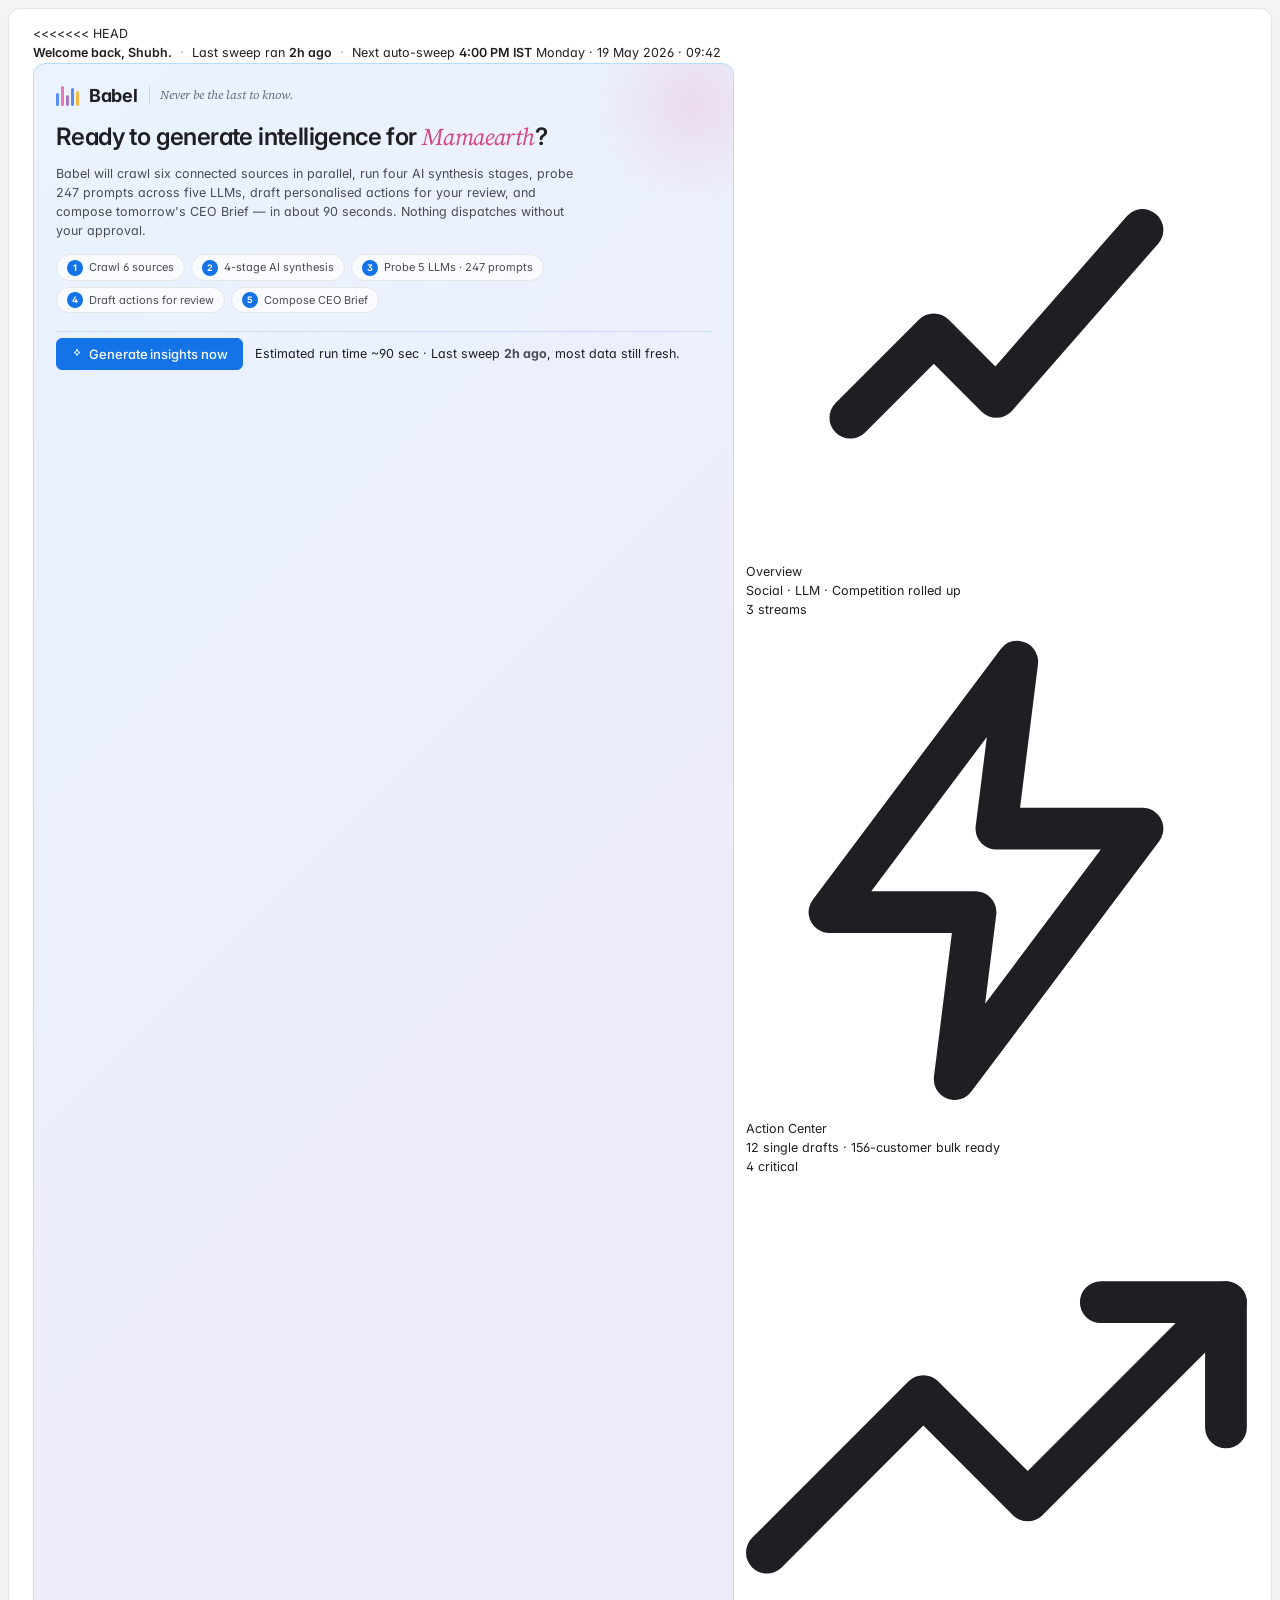
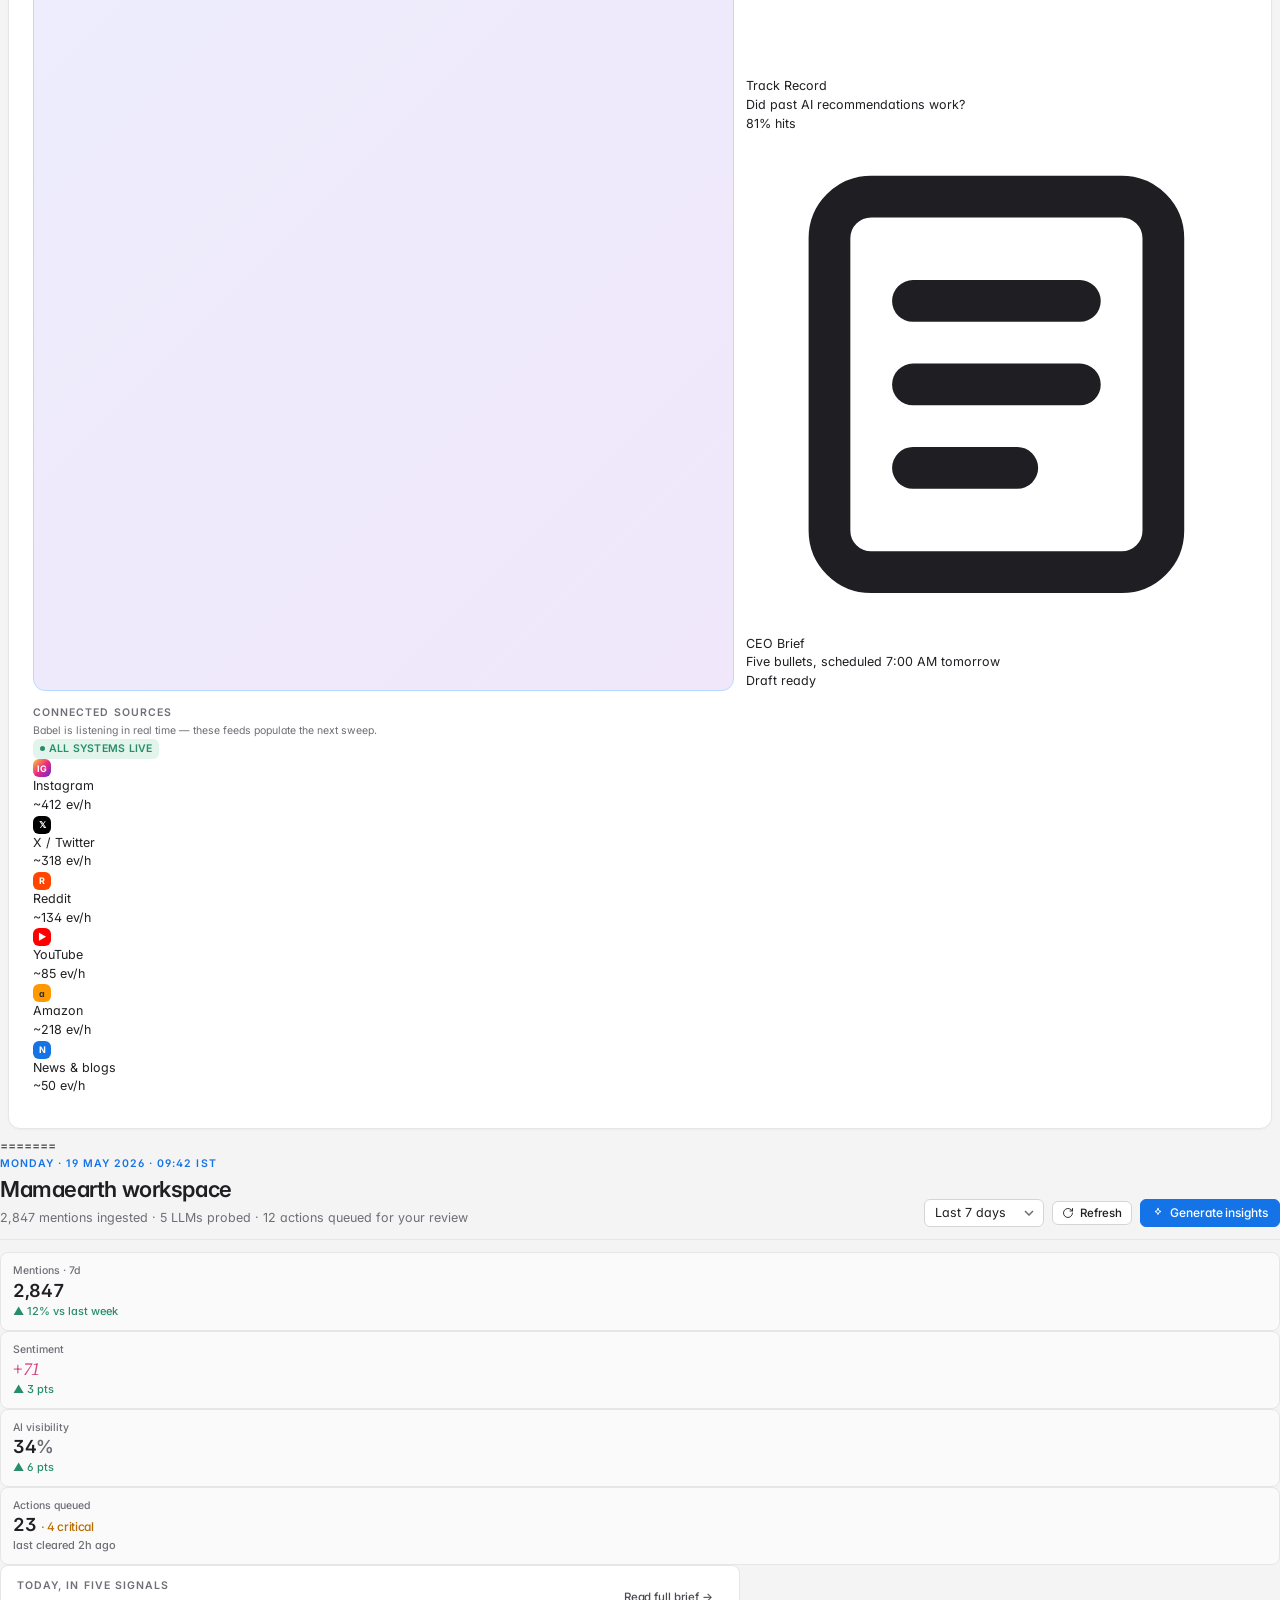
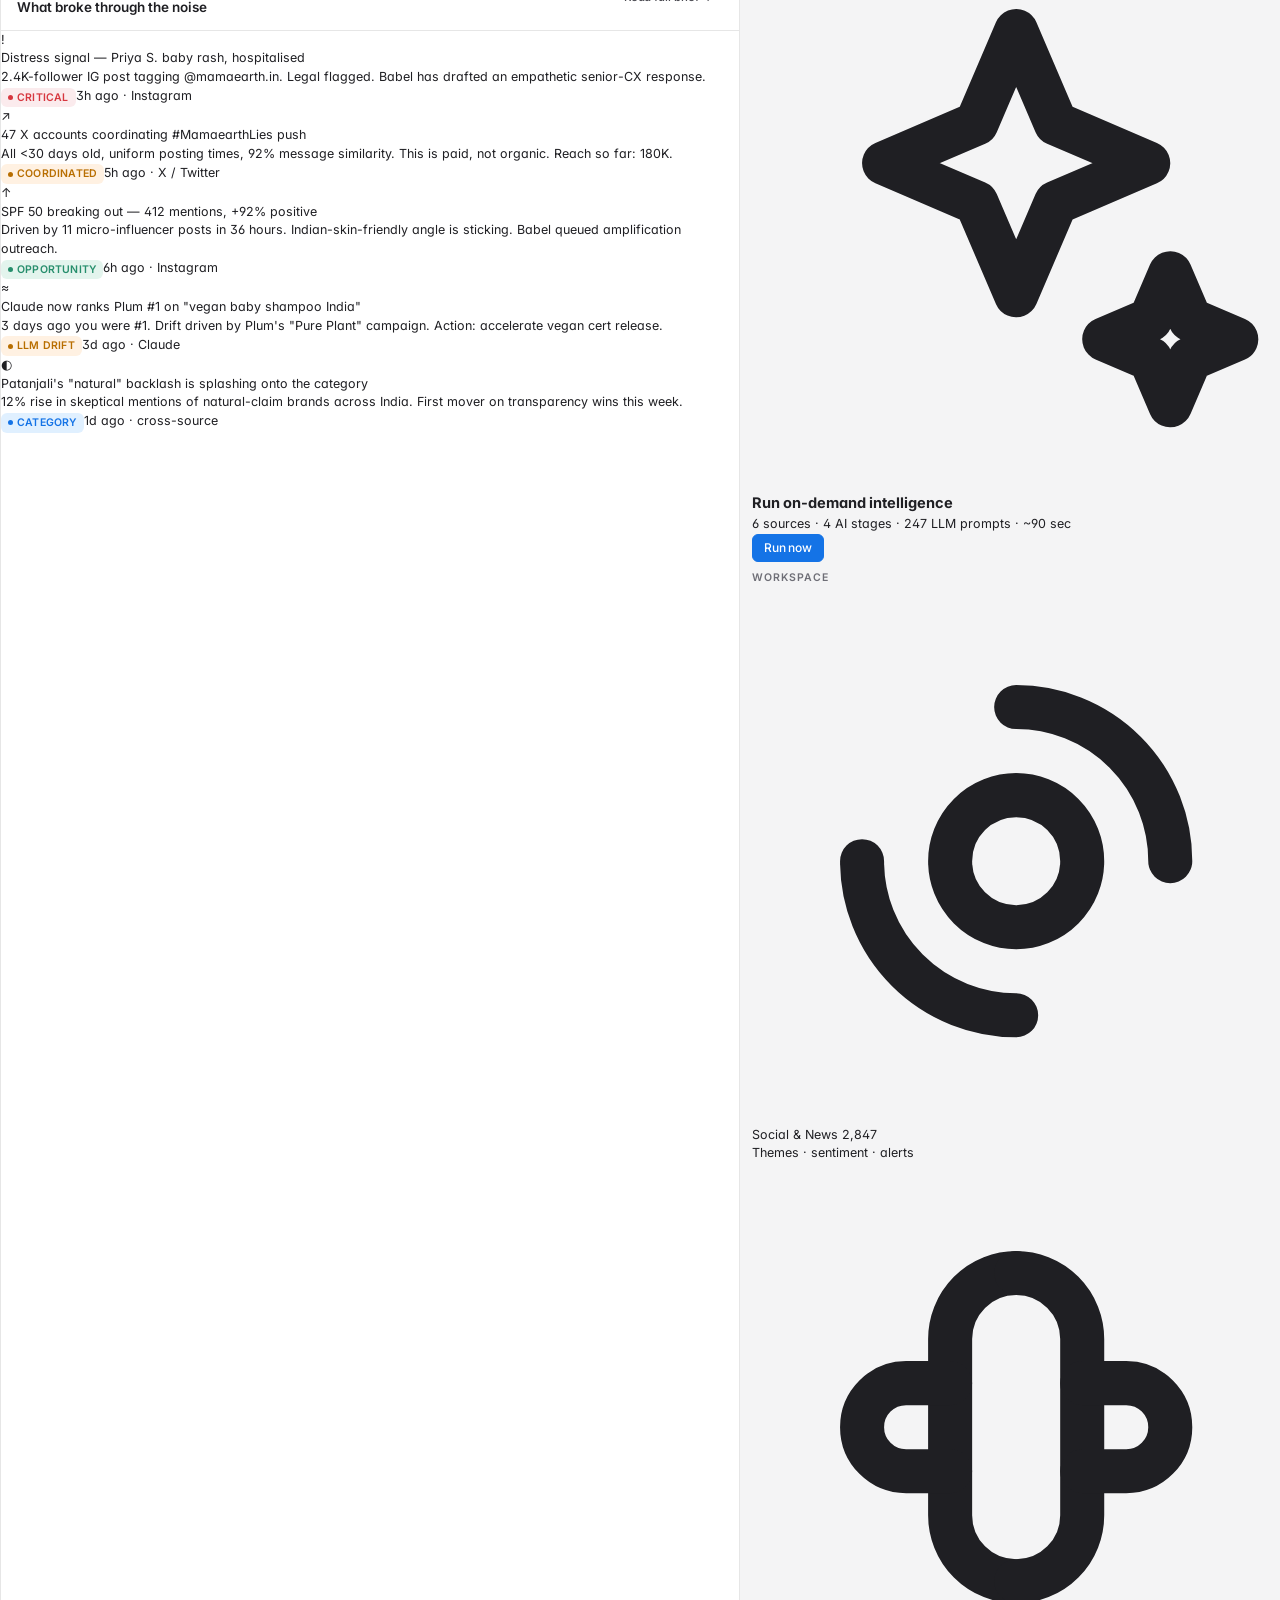
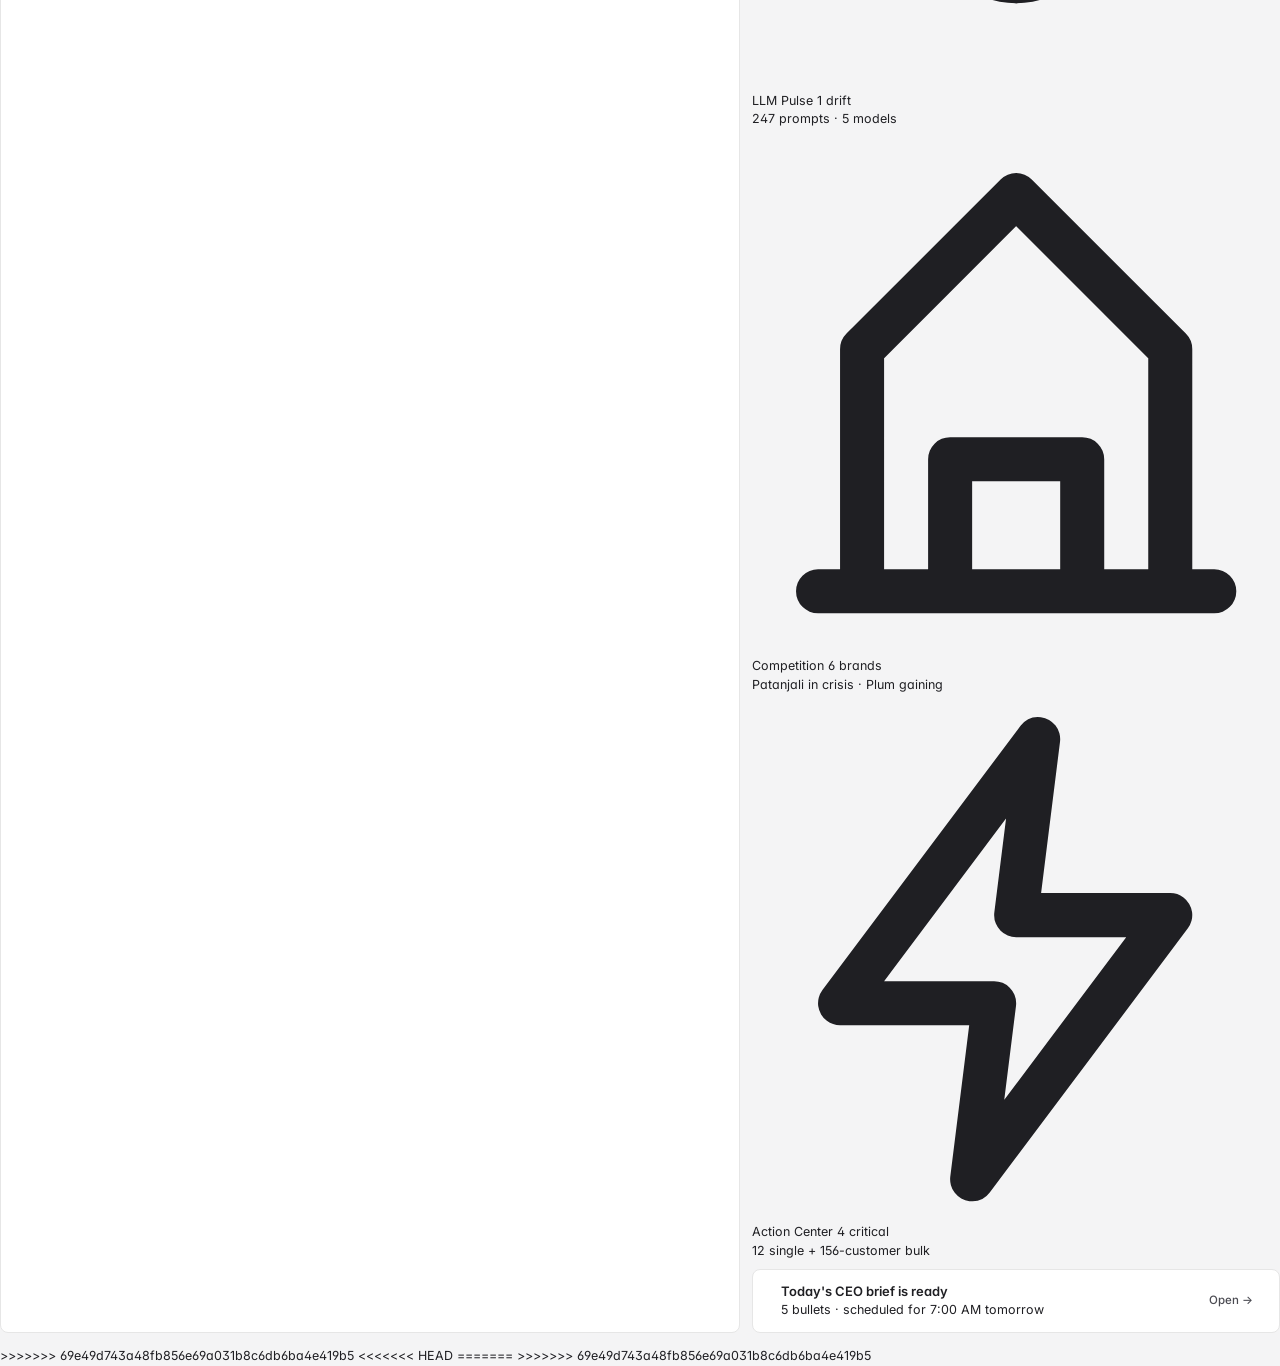
==== commit 266bb958: "Resolve merge" ====
--- a/docs/index.html
+++ b/docs/index.html
@@ -6,6 +6,7 @@
 <title>Babel — Mamaearth Workspace</title>
 <link rel="stylesheet" href="styles.css">
 <style>
+<<<<<<< HEAD
   /* ===== Welcome strip ===== */
   .welcome-strip {
     display: flex;
@@ -129,10 +130,91 @@
   }
   .gen-hero-cta .meta {
     flex: 1;
+=======
+  /* Page-specific helpers */
+  .home-grid {
+    display: grid;
+    grid-template-columns: 1.4fr 1fr;
+    gap: 10px;
+  }
+
+  /* Generate CTA card */
+  .gen-card {
+    background: linear-gradient(135deg, var(--primary-soft) 0%, #F0E7FA 100%);
+    border: 1px solid var(--primary-line);
+    border-radius: var(--r-md);
+    padding: 10px 12px;
+    display: flex;
+    align-items: center;
+    gap: 10px;
+  }
+  .gen-card-icon {
+    width: 32px; height: 32px;
+    border-radius: var(--r-sm);
+    background: var(--primary);
+    color: white;
+    display: flex;
+    align-items: center;
+    justify-content: center;
+    flex-shrink: 0;
+  }
+  .gen-card-icon svg { width: 16px; height: 16px; }
+  .gen-card h3 { font-size: 13px; font-weight: 600; margin-bottom: 1px; color: var(--text); }
+  .gen-card p { font-size: 11px; color: var(--text-3); line-height: 1.4; }
+
+  /* Status strip */
+  .kpi-strip {
+    display: grid;
+    grid-template-columns: repeat(4, 1fr);
+    gap: 8px;
+    margin-bottom: var(--s-3);
+  }
+
+  /* Headlines list */
+  .hl-list {
+    display: flex;
+    flex-direction: column;
+  }
+  .hl-row {
+    display: flex;
+    gap: 10px;
+    padding: 8px 12px;
+    border-bottom: 1px solid var(--line);
+    cursor: pointer;
+    transition: background var(--dur) var(--ease);
+    align-items: flex-start;
+  }
+  .hl-row:hover { background: var(--bg-1); }
+  .hl-row:last-child { border-bottom: none; }
+  .hl-row-icon {
+    width: 24px; height: 24px;
+    border-radius: var(--r-sm);
+    flex-shrink: 0;
+    display: inline-flex;
+    align-items: center;
+    justify-content: center;
+    font-size: 11.5px;
+    font-weight: 700;
+  }
+  .hl-row-icon.danger  { background: var(--danger-soft); color: var(--danger); }
+  .hl-row-icon.success { background: var(--success-soft); color: var(--success); }
+  .hl-row-icon.info    { background: var(--info-soft);    color: var(--info); }
+  .hl-row-icon.warn    { background: var(--warning-soft); color: var(--warning); }
+  .hl-row-body { flex: 1; min-width: 0; }
+  .hl-row-title {
+    font-size: 12px;
+    font-weight: 600;
+    color: var(--text);
+    line-height: 1.3;
+    margin-bottom: 1px;
+  }
+  .hl-row-sub {
+>>>>>>> 69e49d743a48fb856e69a031b8c6db6ba4e419b5
     font-size: 11px;
     color: var(--text-3);
     line-height: 1.4;
   }
+<<<<<<< HEAD
 
   /* ===== Right column — Quick links ===== */
   .quick-links {
@@ -156,6 +238,44 @@
   }
   .ql-icon {
     width: 26px; height: 26px;
+=======
+  .hl-row-meta {
+    font-size: 10px;
+    color: var(--text-4);
+    margin-top: 3px;
+    display: flex;
+    gap: 8px;
+    align-items: center;
+  }
+
+  /* Quick-access tiles (2x2 grid) */
+  .qa-grid {
+    display: grid;
+    grid-template-columns: 1fr 1fr;
+    gap: 8px;
+  }
+  .qa-tile {
+    background: var(--surface);
+    border: 1px solid var(--line);
+    border-radius: var(--r-md);
+    padding: 8px 12px;
+    display: flex;
+    flex-direction: column;
+    gap: 4px;
+    transition: all var(--dur) var(--ease);
+  }
+  .qa-tile:hover {
+    border-color: var(--line-strong);
+    box-shadow: var(--shadow-sm);
+  }
+  .qa-tile-head {
+    display: flex;
+    align-items: center;
+    gap: 8px;
+  }
+  .qa-icon {
+    width: 22px; height: 22px;
+>>>>>>> 69e49d743a48fb856e69a031b8c6db6ba4e419b5
     border-radius: var(--r-sm);
     display: inline-flex;
     align-items: center;
@@ -163,6 +283,7 @@
     color: white;
     flex-shrink: 0;
   }
+<<<<<<< HEAD
   .ql-icon svg { width: 13px; height: 13px; }
   .ql-icon.blue { background: var(--bar-blue); }
   .ql-icon.pink { background: var(--bar-pink); }
@@ -178,11 +299,22 @@
   }
   .ql-pill {
     font-size: 10px;
+=======
+  .qa-icon svg { width: 12px; height: 12px; }
+  .qa-icon.blue   { background: var(--bar-blue); }
+  .qa-icon.pink   { background: var(--bar-pink); }
+  .qa-icon.purple { background: var(--bar-purple); }
+  .qa-icon.yellow { background: var(--bar-yellow); color: #4A3500; }
+  .qa-name { font-size: 12px; font-weight: 600; flex: 1; }
+  .qa-pill {
+    font-size: 9.5px;
+>>>>>>> 69e49d743a48fb856e69a031b8c6db6ba4e419b5
     font-weight: 600;
     padding: 1px 6px;
     border-radius: var(--r-full);
     background: var(--neutral-soft);
     color: var(--text-3);
+<<<<<<< HEAD
     flex-shrink: 0;
   }
   .ql-pill.urgent { background: var(--danger-soft); color: var(--danger); }
@@ -230,11 +362,25 @@
     border-radius: var(--r-full);
     background: var(--success);
     flex-shrink: 0;
+=======
+  }
+  .qa-pill.urgent { background: var(--danger-soft); color: var(--danger); }
+  .qa-pill.new    { background: var(--primary-soft); color: var(--primary-2); }
+  .qa-sub {
+    font-size: 11px;
+    color: var(--text-3);
+    line-height: 1.4;
+>>>>>>> 69e49d743a48fb856e69a031b8c6db6ba4e419b5
   }
 
   @media (max-width: 980px) {
     .home-grid { grid-template-columns: 1fr; }
+<<<<<<< HEAD
     .sources-grid { grid-template-columns: repeat(3, 1fr); }
+=======
+    .kpi-strip { grid-template-columns: 1fr 1fr; }
+    .qa-grid { grid-template-columns: 1fr; }
+>>>>>>> 69e49d743a48fb856e69a031b8c6db6ba4e419b5
   }
 </style>
 </head>
@@ -242,6 +388,7 @@
 
 <div id="main-content"><main class="page">
 
+<<<<<<< HEAD
   <!-- ===== WELCOME STRIP ===== -->
   <div class="welcome-strip">
     <span><strong>Welcome back, Shubh.</strong></span>
@@ -394,6 +541,191 @@
 </main></div>
 
 <!-- ===== GENERATE OVERLAY (unchanged) ===== -->
+=======
+  <!-- ===== TOOLBAR HEADER ===== -->
+  <header class="page-head">
+    <div class="page-head-left">
+      <div class="eyebrow eyebrow-accent">Monday · 19 May 2026 · 09:42 IST</div>
+      <h1 class="h1">Mamaearth workspace</h1>
+      <p class="lead">2,847 mentions ingested · 5 LLMs probed · 12 actions queued for your review</p>
+    </div>
+    <div class="page-head-right">
+      <select class="select">
+        <option>Last 7 days</option>
+        <option>Last 24 hours</option>
+        <option>Last 30 days</option>
+      </select>
+      <button class="btn btn-secondary btn-sm">
+        <svg width="13" height="13" viewBox="0 0 24 24" fill="none" stroke="currentColor" stroke-width="1.8" stroke-linecap="round" stroke-linejoin="round"><path d="M21 12a9 9 0 1 1-3-6.7L21 8"/><path d="M21 3v5h-5"/></svg>
+        Refresh
+      </button>
+      <button class="btn btn-primary" onclick="runGenerate()">
+        <svg width="13" height="13" viewBox="0 0 24 24" fill="none" stroke="currentColor" stroke-width="2" stroke-linecap="round" stroke-linejoin="round"><path d="M12 3l1.8 4.2L18 9l-4.2 1.8L12 15l-1.8-4.2L6 9l4.2-1.8L12 3z"/></svg>
+        Generate insights
+      </button>
+    </div>
+  </header>
+
+  <!-- ===== KPI STRIP ===== -->
+  <div class="kpi-strip">
+    <div class="stat">
+      <div class="stat-label">Mentions · 7d</div>
+      <div class="stat-value" id="stat-mentions">2,847</div>
+      <div class="stat-delta up">▲ 12% vs last week</div>
+    </div>
+    <div class="stat">
+      <div class="stat-label">Sentiment</div>
+      <div class="stat-value"><em>+71</em></div>
+      <div class="stat-delta up">▲ 3 pts</div>
+    </div>
+    <div class="stat">
+      <div class="stat-label">AI visibility</div>
+      <div class="stat-value">34<span class="muted">%</span></div>
+      <div class="stat-delta up">▲ 6 pts</div>
+    </div>
+    <div class="stat">
+      <div class="stat-label">Actions queued</div>
+      <div class="stat-value">23 <span class="text-warn" style="font-size: 12px; font-weight: 500;">· 4 critical</span></div>
+      <div class="stat-delta flat">last cleared 2h ago</div>
+    </div>
+  </div>
+
+  <!-- ===== MAIN 2-COL GRID ===== -->
+  <div class="home-grid">
+
+    <!-- LEFT: Today's intelligence (headlines list) -->
+    <section class="card" style="padding: 0;">
+      <div class="card-header" style="padding: var(--s-3) var(--s-4); border-bottom: 1px solid var(--line); margin-bottom: 0;">
+        <div>
+          <div class="card-eyebrow" style="margin-bottom: 0;">Today, in five signals</div>
+          <div class="card-title mt-1">What broke through the noise</div>
+        </div>
+        <a href="brief.html" class="btn btn-ghost btn-sm">Read full brief →</a>
+      </div>
+
+      <div class="hl-list">
+        <a href="actions.html" class="hl-row">
+          <div class="hl-row-icon danger">!</div>
+          <div class="hl-row-body">
+            <div class="hl-row-title">Distress signal — Priya S. baby rash, hospitalised</div>
+            <div class="hl-row-sub">2.4K-follower IG post tagging @mamaearth.in. Legal flagged. Babel has drafted an empathetic senior-CX response.</div>
+            <div class="hl-row-meta"><span class="badge badge-danger badge-dot">Critical</span><span>3h ago · Instagram</span></div>
+          </div>
+        </a>
+
+        <a href="intelligence-social.html" class="hl-row">
+          <div class="hl-row-icon warn">↗</div>
+          <div class="hl-row-body">
+            <div class="hl-row-title">47 X accounts coordinating #MamaearthLies push</div>
+            <div class="hl-row-sub">All &lt;30 days old, uniform posting times, 92% message similarity. This is paid, not organic. Reach so far: 180K.</div>
+            <div class="hl-row-meta"><span class="badge badge-warning badge-dot">Coordinated</span><span>5h ago · X / Twitter</span></div>
+          </div>
+        </a>
+
+        <a href="intelligence-social.html" class="hl-row">
+          <div class="hl-row-icon success">↑</div>
+          <div class="hl-row-body">
+            <div class="hl-row-title">SPF 50 breaking out — 412 mentions, +92% positive</div>
+            <div class="hl-row-sub">Driven by 11 micro-influencer posts in 36 hours. Indian-skin-friendly angle is sticking. Babel queued amplification outreach.</div>
+            <div class="hl-row-meta"><span class="badge badge-success badge-dot">Opportunity</span><span>6h ago · Instagram</span></div>
+          </div>
+        </a>
+
+        <a href="intelligence-llm.html" class="hl-row">
+          <div class="hl-row-icon warn">≈</div>
+          <div class="hl-row-body">
+            <div class="hl-row-title">Claude now ranks Plum #1 on "vegan baby shampoo India"</div>
+            <div class="hl-row-sub">3 days ago you were #1. Drift driven by Plum's "Pure Plant" campaign. Action: accelerate vegan cert release.</div>
+            <div class="hl-row-meta"><span class="badge badge-warning badge-dot">LLM drift</span><span>3d ago · Claude</span></div>
+          </div>
+        </a>
+
+        <a href="intelligence-competition.html" class="hl-row">
+          <div class="hl-row-icon info">◐</div>
+          <div class="hl-row-body">
+            <div class="hl-row-title">Patanjali's "natural" backlash is splashing onto the category</div>
+            <div class="hl-row-sub">12% rise in skeptical mentions of natural-claim brands across India. First mover on transparency wins this week.</div>
+            <div class="hl-row-meta"><span class="badge badge-info badge-dot">Category</span><span>1d ago · cross-source</span></div>
+          </div>
+        </a>
+      </div>
+    </section>
+
+    <!-- RIGHT: Generate CTA + Quick access -->
+    <div class="flex-col gap-4">
+
+      <!-- Generate insights CTA -->
+      <div class="gen-card">
+        <div class="gen-card-icon">
+          <svg viewBox="0 0 24 24" fill="none" stroke="currentColor" stroke-width="2" stroke-linecap="round" stroke-linejoin="round"><path d="M12 3l1.8 4.2L18 9l-4.2 1.8L12 15l-1.8-4.2L6 9l4.2-1.8L12 3z"/><path d="M19 14l.9 2.1L22 17l-2.1.9L19 20l-.9-2.1L16 17l2.1-.9L19 14z"/></svg>
+        </div>
+        <div style="flex: 1;">
+          <h3>Run on-demand intelligence</h3>
+          <p>6 sources · 4 AI stages · 247 LLM prompts · ~90 sec</p>
+        </div>
+        <button class="btn btn-primary" onclick="runGenerate()">Run now</button>
+      </div>
+
+      <!-- Quick-access 2x2 -->
+      <div>
+        <div class="card-eyebrow mb-3">Workspace</div>
+        <div class="qa-grid">
+          <a href="intelligence-social.html" class="qa-tile">
+            <div class="qa-tile-head">
+              <span class="qa-icon blue"><svg viewBox="0 0 24 24" fill="none" stroke="currentColor" stroke-width="2" stroke-linecap="round" stroke-linejoin="round"><circle cx="12" cy="12" r="3"/><path d="M19 12a7 7 0 0 0-7-7M5 12a7 7 0 0 0 7 7"/></svg></span>
+              <span class="qa-name">Social &amp; News</span>
+              <span class="qa-pill">2,847</span>
+            </div>
+            <div class="qa-sub">Themes · sentiment · alerts</div>
+          </a>
+
+          <a href="intelligence-llm.html" class="qa-tile">
+            <div class="qa-tile-head">
+              <span class="qa-icon purple"><svg viewBox="0 0 24 24" fill="none" stroke="currentColor" stroke-width="2" stroke-linecap="round" stroke-linejoin="round"><path d="M12 5a3 3 0 0 0-3 3v8a3 3 0 0 0 3 3"/><path d="M12 5a3 3 0 0 1 3 3v8a3 3 0 0 1-3 3"/><path d="M9 10H7a2 2 0 0 0 0 4h2"/><path d="M15 10h2a2 2 0 0 1 0 4h-2"/></svg></span>
+              <span class="qa-name">LLM Pulse</span>
+              <span class="qa-pill new">1 drift</span>
+            </div>
+            <div class="qa-sub">247 prompts · 5 models</div>
+          </a>
+
+          <a href="intelligence-competition.html" class="qa-tile">
+            <div class="qa-tile-head">
+              <span class="qa-icon yellow"><svg viewBox="0 0 24 24" fill="none" stroke="currentColor" stroke-width="2" stroke-linecap="round" stroke-linejoin="round"><path d="M3 21h18M5 21V10l7-7 7 7v11M9 21v-6h6v6"/></svg></span>
+              <span class="qa-name">Competition</span>
+              <span class="qa-pill">6 brands</span>
+            </div>
+            <div class="qa-sub">Patanjali in crisis · Plum gaining</div>
+          </a>
+
+          <a href="actions.html" class="qa-tile">
+            <div class="qa-tile-head">
+              <span class="qa-icon pink"><svg viewBox="0 0 24 24" fill="none" stroke="currentColor" stroke-width="2" stroke-linecap="round" stroke-linejoin="round"><path d="M13 2L4 14h7l-1 8 9-12h-7l1-8z"/></svg></span>
+              <span class="qa-name">Action Center</span>
+              <span class="qa-pill urgent">4 critical</span>
+            </div>
+            <div class="qa-sub">12 single + 156-customer bulk</div>
+          </a>
+        </div>
+      </div>
+
+      <!-- Brief preview -->
+      <a href="brief.html" class="card card-link" style="padding: var(--s-3) var(--s-4); display: flex; align-items: center; gap: var(--s-3);">
+        <span class="qa-icon" style="background: var(--text); color: white;">
+          <svg viewBox="0 0 24 24" fill="none" stroke="currentColor" stroke-width="2" stroke-linecap="round" stroke-linejoin="round"><rect x="4" y="3" width="16" height="18" rx="2"/><path d="M8 8h8M8 12h8M8 16h5"/></svg>
+        </span>
+        <div style="flex: 1;">
+          <div style="font-size: 13px; font-weight: 600;">Today's CEO brief is ready</div>
+          <div class="qa-sub">5 bullets · scheduled for 7:00 AM tomorrow</div>
+        </div>
+        <span class="btn-ghost btn btn-sm">Open →</span>
+      </a>
+    </div>
+  </div>
+
+</main></div>
+
+<!-- ===== GENERATE OVERLAY ===== -->
+>>>>>>> 69e49d743a48fb856e69a031b8c6db6ba4e419b5
 <div class="gen-overlay" id="gen-overlay">
   <div class="gen-stage">
     <div class="audio-bars mb-3" style="height: 32px; justify-content: center;">
@@ -452,6 +784,16 @@
 </div>
 
 <script src="app.js"></script>
+<<<<<<< HEAD
 <script>renderShell('home');</script>
+=======
+<script>
+  renderShell('home');
+  window.addEventListener('load', () => {
+    const el = document.getElementById('stat-mentions');
+    if (el) animateCount(el, 2847, { duration: 900 });
+  });
+</script>
+>>>>>>> 69e49d743a48fb856e69a031b8c6db6ba4e419b5
 </body>
 </html>
--- a/docs/styles.css
+++ b/docs/styles.css
@@ -349,9 +349,14 @@
   min-width: 22px;
   text-align: center;
 }
+<<<<<<< HEAD
 .sidenav-count.urgent  { background: var(--danger-soft);  color: var(--danger); }
 .sidenav-count.new     { background: var(--primary-soft); color: var(--primary-2); }
 .sidenav-count.success { background: var(--success-soft); color: var(--success); }
+=======
+.sidenav-count.urgent { background: var(--danger-soft); color: var(--danger); }
+.sidenav-count.new    { background: var(--primary-soft); color: var(--primary-2); }
+>>>>>>> 69e49d743a48fb856e69a031b8c6db6ba4e419b5
 .sidenav-divider { height: 1px; background: var(--line); margin: var(--s-2) 10px; }
 
 .sidenav-footer {
@@ -421,7 +426,11 @@
 }
 .page-head-left { max-width: 820px; display: flex; flex-direction: column; gap: 2px; }
 .page-head .eyebrow { margin-bottom: 2px; }
+<<<<<<< HEAD
 .page-head .h1 { font-size: 24px; font-weight: 600; letter-spacing: -0.025em; }
+=======
+.page-head .h1 { font-size: 22px; font-weight: 600; letter-spacing: -0.025em; }
+>>>>>>> 69e49d743a48fb856e69a031b8c6db6ba4e419b5
 .page-head .h1 em { font-family: var(--serif); font-style: italic; font-weight: 400; color: var(--accent); }
 .page-head .lead { font-size: 12.5px; margin-top: 4px; color: var(--text-3); }
 .page-head-right { display: flex; gap: var(--s-2); flex-shrink: 0; align-items: center; }
@@ -1131,10 +1140,17 @@
   background: var(--surface);
   border: 1px solid var(--line);
   border-radius: var(--r-md);
+<<<<<<< HEAD
   padding: 14px 16px;
   display: flex;
   flex-direction: column;
   gap: 8px;
+=======
+  padding: var(--s-3) var(--s-4);
+  display: flex;
+  flex-direction: column;
+  gap: 6px;
+>>>>>>> 69e49d743a48fb856e69a031b8c6db6ba4e419b5
   position: relative;
 }
 .llm-card::before {
@@ -1342,6 +1358,7 @@
 .gen-stage-line.done .gen-stage-check { display: flex; }
 @keyframes spin { to { transform: rotate(360deg); } }
 
+<<<<<<< HEAD
 /* ====== 32. AI AUTO-INSIGHT BANNER (Adobe-style intelligent alert) ===== */
 .ai-banner {
   background: linear-gradient(90deg, #F3F0FF 0%, #EAF3FF 60%, #F0F6FA 100%);
@@ -1533,6 +1550,9 @@
 }
 
 /* ====== 37. RESPONSIVE ================================================== */
+=======
+/* ====== 31. RESPONSIVE ================================================== */
+>>>>>>> 69e49d743a48fb856e69a031b8c6db6ba4e419b5
 @media (max-width: 1080px) {
   .grid-4 { grid-template-columns: repeat(2, minmax(0, 1fr)); }
   .grid-5 { grid-template-columns: repeat(3, minmax(0, 1fr)); }
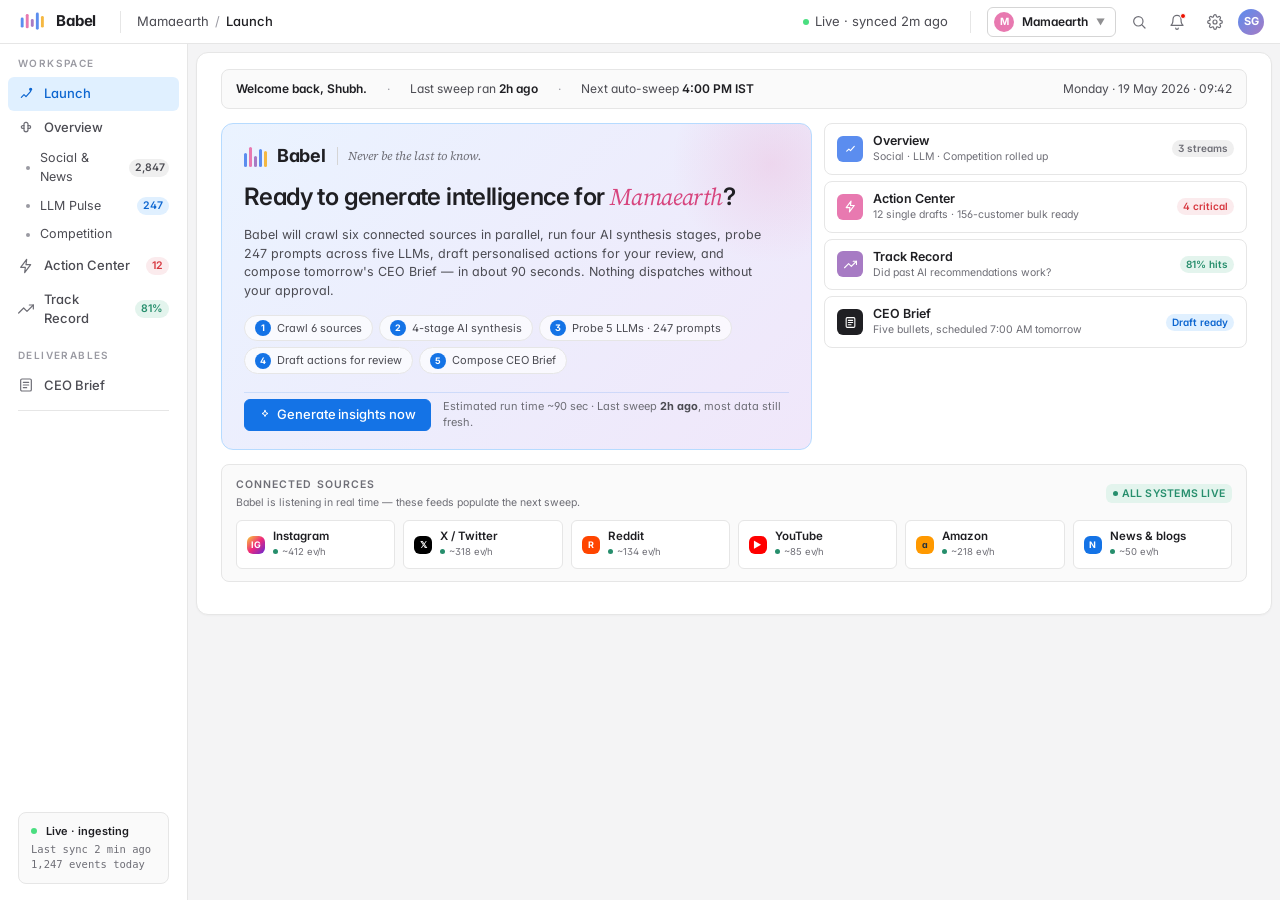
==== commit a13a97c2: "Resolve merge" ====
--- a/docs/index.html
+++ b/docs/index.html
@@ -6,7 +6,6 @@
 <title>Babel — Mamaearth Workspace</title>
 <link rel="stylesheet" href="styles.css">
 <style>
-<<<<<<< HEAD
   /* ===== Welcome strip ===== */
   .welcome-strip {
     display: flex;
@@ -130,91 +129,10 @@
   }
   .gen-hero-cta .meta {
     flex: 1;
-=======
-  /* Page-specific helpers */
-  .home-grid {
-    display: grid;
-    grid-template-columns: 1.4fr 1fr;
-    gap: 10px;
-  }
-
-  /* Generate CTA card */
-  .gen-card {
-    background: linear-gradient(135deg, var(--primary-soft) 0%, #F0E7FA 100%);
-    border: 1px solid var(--primary-line);
-    border-radius: var(--r-md);
-    padding: 10px 12px;
-    display: flex;
-    align-items: center;
-    gap: 10px;
-  }
-  .gen-card-icon {
-    width: 32px; height: 32px;
-    border-radius: var(--r-sm);
-    background: var(--primary);
-    color: white;
-    display: flex;
-    align-items: center;
-    justify-content: center;
-    flex-shrink: 0;
-  }
-  .gen-card-icon svg { width: 16px; height: 16px; }
-  .gen-card h3 { font-size: 13px; font-weight: 600; margin-bottom: 1px; color: var(--text); }
-  .gen-card p { font-size: 11px; color: var(--text-3); line-height: 1.4; }
-
-  /* Status strip */
-  .kpi-strip {
-    display: grid;
-    grid-template-columns: repeat(4, 1fr);
-    gap: 8px;
-    margin-bottom: var(--s-3);
-  }
-
-  /* Headlines list */
-  .hl-list {
-    display: flex;
-    flex-direction: column;
-  }
-  .hl-row {
-    display: flex;
-    gap: 10px;
-    padding: 8px 12px;
-    border-bottom: 1px solid var(--line);
-    cursor: pointer;
-    transition: background var(--dur) var(--ease);
-    align-items: flex-start;
-  }
-  .hl-row:hover { background: var(--bg-1); }
-  .hl-row:last-child { border-bottom: none; }
-  .hl-row-icon {
-    width: 24px; height: 24px;
-    border-radius: var(--r-sm);
-    flex-shrink: 0;
-    display: inline-flex;
-    align-items: center;
-    justify-content: center;
-    font-size: 11.5px;
-    font-weight: 700;
-  }
-  .hl-row-icon.danger  { background: var(--danger-soft); color: var(--danger); }
-  .hl-row-icon.success { background: var(--success-soft); color: var(--success); }
-  .hl-row-icon.info    { background: var(--info-soft);    color: var(--info); }
-  .hl-row-icon.warn    { background: var(--warning-soft); color: var(--warning); }
-  .hl-row-body { flex: 1; min-width: 0; }
-  .hl-row-title {
-    font-size: 12px;
-    font-weight: 600;
-    color: var(--text);
-    line-height: 1.3;
-    margin-bottom: 1px;
-  }
-  .hl-row-sub {
->>>>>>> 69e49d743a48fb856e69a031b8c6db6ba4e419b5
     font-size: 11px;
     color: var(--text-3);
     line-height: 1.4;
   }
-<<<<<<< HEAD
 
   /* ===== Right column — Quick links ===== */
   .quick-links {
@@ -238,44 +156,6 @@
   }
   .ql-icon {
     width: 26px; height: 26px;
-=======
-  .hl-row-meta {
-    font-size: 10px;
-    color: var(--text-4);
-    margin-top: 3px;
-    display: flex;
-    gap: 8px;
-    align-items: center;
-  }
-
-  /* Quick-access tiles (2x2 grid) */
-  .qa-grid {
-    display: grid;
-    grid-template-columns: 1fr 1fr;
-    gap: 8px;
-  }
-  .qa-tile {
-    background: var(--surface);
-    border: 1px solid var(--line);
-    border-radius: var(--r-md);
-    padding: 8px 12px;
-    display: flex;
-    flex-direction: column;
-    gap: 4px;
-    transition: all var(--dur) var(--ease);
-  }
-  .qa-tile:hover {
-    border-color: var(--line-strong);
-    box-shadow: var(--shadow-sm);
-  }
-  .qa-tile-head {
-    display: flex;
-    align-items: center;
-    gap: 8px;
-  }
-  .qa-icon {
-    width: 22px; height: 22px;
->>>>>>> 69e49d743a48fb856e69a031b8c6db6ba4e419b5
     border-radius: var(--r-sm);
     display: inline-flex;
     align-items: center;
@@ -283,7 +163,6 @@
     color: white;
     flex-shrink: 0;
   }
-<<<<<<< HEAD
   .ql-icon svg { width: 13px; height: 13px; }
   .ql-icon.blue { background: var(--bar-blue); }
   .ql-icon.pink { background: var(--bar-pink); }
@@ -299,22 +178,11 @@
   }
   .ql-pill {
     font-size: 10px;
-=======
-  .qa-icon svg { width: 12px; height: 12px; }
-  .qa-icon.blue   { background: var(--bar-blue); }
-  .qa-icon.pink   { background: var(--bar-pink); }
-  .qa-icon.purple { background: var(--bar-purple); }
-  .qa-icon.yellow { background: var(--bar-yellow); color: #4A3500; }
-  .qa-name { font-size: 12px; font-weight: 600; flex: 1; }
-  .qa-pill {
-    font-size: 9.5px;
->>>>>>> 69e49d743a48fb856e69a031b8c6db6ba4e419b5
     font-weight: 600;
     padding: 1px 6px;
     border-radius: var(--r-full);
     background: var(--neutral-soft);
     color: var(--text-3);
-<<<<<<< HEAD
     flex-shrink: 0;
   }
   .ql-pill.urgent { background: var(--danger-soft); color: var(--danger); }
@@ -362,25 +230,11 @@
     border-radius: var(--r-full);
     background: var(--success);
     flex-shrink: 0;
-=======
-  }
-  .qa-pill.urgent { background: var(--danger-soft); color: var(--danger); }
-  .qa-pill.new    { background: var(--primary-soft); color: var(--primary-2); }
-  .qa-sub {
-    font-size: 11px;
-    color: var(--text-3);
-    line-height: 1.4;
->>>>>>> 69e49d743a48fb856e69a031b8c6db6ba4e419b5
   }
 
   @media (max-width: 980px) {
     .home-grid { grid-template-columns: 1fr; }
-<<<<<<< HEAD
     .sources-grid { grid-template-columns: repeat(3, 1fr); }
-=======
-    .kpi-strip { grid-template-columns: 1fr 1fr; }
-    .qa-grid { grid-template-columns: 1fr; }
->>>>>>> 69e49d743a48fb856e69a031b8c6db6ba4e419b5
   }
 </style>
 </head>
@@ -388,7 +242,6 @@
 
 <div id="main-content"><main class="page">
 
-<<<<<<< HEAD
   <!-- ===== WELCOME STRIP ===== -->
   <div class="welcome-strip">
     <span><strong>Welcome back, Shubh.</strong></span>
@@ -541,191 +394,6 @@
 </main></div>
 
 <!-- ===== GENERATE OVERLAY (unchanged) ===== -->
-=======
-  <!-- ===== TOOLBAR HEADER ===== -->
-  <header class="page-head">
-    <div class="page-head-left">
-      <div class="eyebrow eyebrow-accent">Monday · 19 May 2026 · 09:42 IST</div>
-      <h1 class="h1">Mamaearth workspace</h1>
-      <p class="lead">2,847 mentions ingested · 5 LLMs probed · 12 actions queued for your review</p>
-    </div>
-    <div class="page-head-right">
-      <select class="select">
-        <option>Last 7 days</option>
-        <option>Last 24 hours</option>
-        <option>Last 30 days</option>
-      </select>
-      <button class="btn btn-secondary btn-sm">
-        <svg width="13" height="13" viewBox="0 0 24 24" fill="none" stroke="currentColor" stroke-width="1.8" stroke-linecap="round" stroke-linejoin="round"><path d="M21 12a9 9 0 1 1-3-6.7L21 8"/><path d="M21 3v5h-5"/></svg>
-        Refresh
-      </button>
-      <button class="btn btn-primary" onclick="runGenerate()">
-        <svg width="13" height="13" viewBox="0 0 24 24" fill="none" stroke="currentColor" stroke-width="2" stroke-linecap="round" stroke-linejoin="round"><path d="M12 3l1.8 4.2L18 9l-4.2 1.8L12 15l-1.8-4.2L6 9l4.2-1.8L12 3z"/></svg>
-        Generate insights
-      </button>
-    </div>
-  </header>
-
-  <!-- ===== KPI STRIP ===== -->
-  <div class="kpi-strip">
-    <div class="stat">
-      <div class="stat-label">Mentions · 7d</div>
-      <div class="stat-value" id="stat-mentions">2,847</div>
-      <div class="stat-delta up">▲ 12% vs last week</div>
-    </div>
-    <div class="stat">
-      <div class="stat-label">Sentiment</div>
-      <div class="stat-value"><em>+71</em></div>
-      <div class="stat-delta up">▲ 3 pts</div>
-    </div>
-    <div class="stat">
-      <div class="stat-label">AI visibility</div>
-      <div class="stat-value">34<span class="muted">%</span></div>
-      <div class="stat-delta up">▲ 6 pts</div>
-    </div>
-    <div class="stat">
-      <div class="stat-label">Actions queued</div>
-      <div class="stat-value">23 <span class="text-warn" style="font-size: 12px; font-weight: 500;">· 4 critical</span></div>
-      <div class="stat-delta flat">last cleared 2h ago</div>
-    </div>
-  </div>
-
-  <!-- ===== MAIN 2-COL GRID ===== -->
-  <div class="home-grid">
-
-    <!-- LEFT: Today's intelligence (headlines list) -->
-    <section class="card" style="padding: 0;">
-      <div class="card-header" style="padding: var(--s-3) var(--s-4); border-bottom: 1px solid var(--line); margin-bottom: 0;">
-        <div>
-          <div class="card-eyebrow" style="margin-bottom: 0;">Today, in five signals</div>
-          <div class="card-title mt-1">What broke through the noise</div>
-        </div>
-        <a href="brief.html" class="btn btn-ghost btn-sm">Read full brief →</a>
-      </div>
-
-      <div class="hl-list">
-        <a href="actions.html" class="hl-row">
-          <div class="hl-row-icon danger">!</div>
-          <div class="hl-row-body">
-            <div class="hl-row-title">Distress signal — Priya S. baby rash, hospitalised</div>
-            <div class="hl-row-sub">2.4K-follower IG post tagging @mamaearth.in. Legal flagged. Babel has drafted an empathetic senior-CX response.</div>
-            <div class="hl-row-meta"><span class="badge badge-danger badge-dot">Critical</span><span>3h ago · Instagram</span></div>
-          </div>
-        </a>
-
-        <a href="intelligence-social.html" class="hl-row">
-          <div class="hl-row-icon warn">↗</div>
-          <div class="hl-row-body">
-            <div class="hl-row-title">47 X accounts coordinating #MamaearthLies push</div>
-            <div class="hl-row-sub">All &lt;30 days old, uniform posting times, 92% message similarity. This is paid, not organic. Reach so far: 180K.</div>
-            <div class="hl-row-meta"><span class="badge badge-warning badge-dot">Coordinated</span><span>5h ago · X / Twitter</span></div>
-          </div>
-        </a>
-
-        <a href="intelligence-social.html" class="hl-row">
-          <div class="hl-row-icon success">↑</div>
-          <div class="hl-row-body">
-            <div class="hl-row-title">SPF 50 breaking out — 412 mentions, +92% positive</div>
-            <div class="hl-row-sub">Driven by 11 micro-influencer posts in 36 hours. Indian-skin-friendly angle is sticking. Babel queued amplification outreach.</div>
-            <div class="hl-row-meta"><span class="badge badge-success badge-dot">Opportunity</span><span>6h ago · Instagram</span></div>
-          </div>
-        </a>
-
-        <a href="intelligence-llm.html" class="hl-row">
-          <div class="hl-row-icon warn">≈</div>
-          <div class="hl-row-body">
-            <div class="hl-row-title">Claude now ranks Plum #1 on "vegan baby shampoo India"</div>
-            <div class="hl-row-sub">3 days ago you were #1. Drift driven by Plum's "Pure Plant" campaign. Action: accelerate vegan cert release.</div>
-            <div class="hl-row-meta"><span class="badge badge-warning badge-dot">LLM drift</span><span>3d ago · Claude</span></div>
-          </div>
-        </a>
-
-        <a href="intelligence-competition.html" class="hl-row">
-          <div class="hl-row-icon info">◐</div>
-          <div class="hl-row-body">
-            <div class="hl-row-title">Patanjali's "natural" backlash is splashing onto the category</div>
-            <div class="hl-row-sub">12% rise in skeptical mentions of natural-claim brands across India. First mover on transparency wins this week.</div>
-            <div class="hl-row-meta"><span class="badge badge-info badge-dot">Category</span><span>1d ago · cross-source</span></div>
-          </div>
-        </a>
-      </div>
-    </section>
-
-    <!-- RIGHT: Generate CTA + Quick access -->
-    <div class="flex-col gap-4">
-
-      <!-- Generate insights CTA -->
-      <div class="gen-card">
-        <div class="gen-card-icon">
-          <svg viewBox="0 0 24 24" fill="none" stroke="currentColor" stroke-width="2" stroke-linecap="round" stroke-linejoin="round"><path d="M12 3l1.8 4.2L18 9l-4.2 1.8L12 15l-1.8-4.2L6 9l4.2-1.8L12 3z"/><path d="M19 14l.9 2.1L22 17l-2.1.9L19 20l-.9-2.1L16 17l2.1-.9L19 14z"/></svg>
-        </div>
-        <div style="flex: 1;">
-          <h3>Run on-demand intelligence</h3>
-          <p>6 sources · 4 AI stages · 247 LLM prompts · ~90 sec</p>
-        </div>
-        <button class="btn btn-primary" onclick="runGenerate()">Run now</button>
-      </div>
-
-      <!-- Quick-access 2x2 -->
-      <div>
-        <div class="card-eyebrow mb-3">Workspace</div>
-        <div class="qa-grid">
-          <a href="intelligence-social.html" class="qa-tile">
-            <div class="qa-tile-head">
-              <span class="qa-icon blue"><svg viewBox="0 0 24 24" fill="none" stroke="currentColor" stroke-width="2" stroke-linecap="round" stroke-linejoin="round"><circle cx="12" cy="12" r="3"/><path d="M19 12a7 7 0 0 0-7-7M5 12a7 7 0 0 0 7 7"/></svg></span>
-              <span class="qa-name">Social &amp; News</span>
-              <span class="qa-pill">2,847</span>
-            </div>
-            <div class="qa-sub">Themes · sentiment · alerts</div>
-          </a>
-
-          <a href="intelligence-llm.html" class="qa-tile">
-            <div class="qa-tile-head">
-              <span class="qa-icon purple"><svg viewBox="0 0 24 24" fill="none" stroke="currentColor" stroke-width="2" stroke-linecap="round" stroke-linejoin="round"><path d="M12 5a3 3 0 0 0-3 3v8a3 3 0 0 0 3 3"/><path d="M12 5a3 3 0 0 1 3 3v8a3 3 0 0 1-3 3"/><path d="M9 10H7a2 2 0 0 0 0 4h2"/><path d="M15 10h2a2 2 0 0 1 0 4h-2"/></svg></span>
-              <span class="qa-name">LLM Pulse</span>
-              <span class="qa-pill new">1 drift</span>
-            </div>
-            <div class="qa-sub">247 prompts · 5 models</div>
-          </a>
-
-          <a href="intelligence-competition.html" class="qa-tile">
-            <div class="qa-tile-head">
-              <span class="qa-icon yellow"><svg viewBox="0 0 24 24" fill="none" stroke="currentColor" stroke-width="2" stroke-linecap="round" stroke-linejoin="round"><path d="M3 21h18M5 21V10l7-7 7 7v11M9 21v-6h6v6"/></svg></span>
-              <span class="qa-name">Competition</span>
-              <span class="qa-pill">6 brands</span>
-            </div>
-            <div class="qa-sub">Patanjali in crisis · Plum gaining</div>
-          </a>
-
-          <a href="actions.html" class="qa-tile">
-            <div class="qa-tile-head">
-              <span class="qa-icon pink"><svg viewBox="0 0 24 24" fill="none" stroke="currentColor" stroke-width="2" stroke-linecap="round" stroke-linejoin="round"><path d="M13 2L4 14h7l-1 8 9-12h-7l1-8z"/></svg></span>
-              <span class="qa-name">Action Center</span>
-              <span class="qa-pill urgent">4 critical</span>
-            </div>
-            <div class="qa-sub">12 single + 156-customer bulk</div>
-          </a>
-        </div>
-      </div>
-
-      <!-- Brief preview -->
-      <a href="brief.html" class="card card-link" style="padding: var(--s-3) var(--s-4); display: flex; align-items: center; gap: var(--s-3);">
-        <span class="qa-icon" style="background: var(--text); color: white;">
-          <svg viewBox="0 0 24 24" fill="none" stroke="currentColor" stroke-width="2" stroke-linecap="round" stroke-linejoin="round"><rect x="4" y="3" width="16" height="18" rx="2"/><path d="M8 8h8M8 12h8M8 16h5"/></svg>
-        </span>
-        <div style="flex: 1;">
-          <div style="font-size: 13px; font-weight: 600;">Today's CEO brief is ready</div>
-          <div class="qa-sub">5 bullets · scheduled for 7:00 AM tomorrow</div>
-        </div>
-        <span class="btn-ghost btn btn-sm">Open →</span>
-      </a>
-    </div>
-  </div>
-
-</main></div>
-
-<!-- ===== GENERATE OVERLAY ===== -->
->>>>>>> 69e49d743a48fb856e69a031b8c6db6ba4e419b5
 <div class="gen-overlay" id="gen-overlay">
   <div class="gen-stage">
     <div class="audio-bars mb-3" style="height: 32px; justify-content: center;">
@@ -784,16 +452,6 @@
 </div>
 
 <script src="app.js"></script>
-<<<<<<< HEAD
 <script>renderShell('home');</script>
-=======
-<script>
-  renderShell('home');
-  window.addEventListener('load', () => {
-    const el = document.getElementById('stat-mentions');
-    if (el) animateCount(el, 2847, { duration: 900 });
-  });
-</script>
->>>>>>> 69e49d743a48fb856e69a031b8c6db6ba4e419b5
 </body>
 </html>
--- a/docs/styles.css
+++ b/docs/styles.css
@@ -349,14 +349,9 @@
   min-width: 22px;
   text-align: center;
 }
-<<<<<<< HEAD
 .sidenav-count.urgent  { background: var(--danger-soft);  color: var(--danger); }
 .sidenav-count.new     { background: var(--primary-soft); color: var(--primary-2); }
 .sidenav-count.success { background: var(--success-soft); color: var(--success); }
-=======
-.sidenav-count.urgent { background: var(--danger-soft); color: var(--danger); }
-.sidenav-count.new    { background: var(--primary-soft); color: var(--primary-2); }
->>>>>>> 69e49d743a48fb856e69a031b8c6db6ba4e419b5
 .sidenav-divider { height: 1px; background: var(--line); margin: var(--s-2) 10px; }
 
 .sidenav-footer {
@@ -426,11 +421,7 @@
 }
 .page-head-left { max-width: 820px; display: flex; flex-direction: column; gap: 2px; }
 .page-head .eyebrow { margin-bottom: 2px; }
-<<<<<<< HEAD
 .page-head .h1 { font-size: 24px; font-weight: 600; letter-spacing: -0.025em; }
-=======
-.page-head .h1 { font-size: 22px; font-weight: 600; letter-spacing: -0.025em; }
->>>>>>> 69e49d743a48fb856e69a031b8c6db6ba4e419b5
 .page-head .h1 em { font-family: var(--serif); font-style: italic; font-weight: 400; color: var(--accent); }
 .page-head .lead { font-size: 12.5px; margin-top: 4px; color: var(--text-3); }
 .page-head-right { display: flex; gap: var(--s-2); flex-shrink: 0; align-items: center; }
@@ -1140,17 +1131,10 @@
   background: var(--surface);
   border: 1px solid var(--line);
   border-radius: var(--r-md);
-<<<<<<< HEAD
   padding: 14px 16px;
   display: flex;
   flex-direction: column;
   gap: 8px;
-=======
-  padding: var(--s-3) var(--s-4);
-  display: flex;
-  flex-direction: column;
-  gap: 6px;
->>>>>>> 69e49d743a48fb856e69a031b8c6db6ba4e419b5
   position: relative;
 }
 .llm-card::before {
@@ -1358,7 +1342,6 @@
 .gen-stage-line.done .gen-stage-check { display: flex; }
 @keyframes spin { to { transform: rotate(360deg); } }
 
-<<<<<<< HEAD
 /* ====== 32. AI AUTO-INSIGHT BANNER (Adobe-style intelligent alert) ===== */
 .ai-banner {
   background: linear-gradient(90deg, #F3F0FF 0%, #EAF3FF 60%, #F0F6FA 100%);
@@ -1550,9 +1533,6 @@
 }
 
 /* ====== 37. RESPONSIVE ================================================== */
-=======
-/* ====== 31. RESPONSIVE ================================================== */
->>>>>>> 69e49d743a48fb856e69a031b8c6db6ba4e419b5
 @media (max-width: 1080px) {
   .grid-4 { grid-template-columns: repeat(2, minmax(0, 1fr)); }
   .grid-5 { grid-template-columns: repeat(3, minmax(0, 1fr)); }
